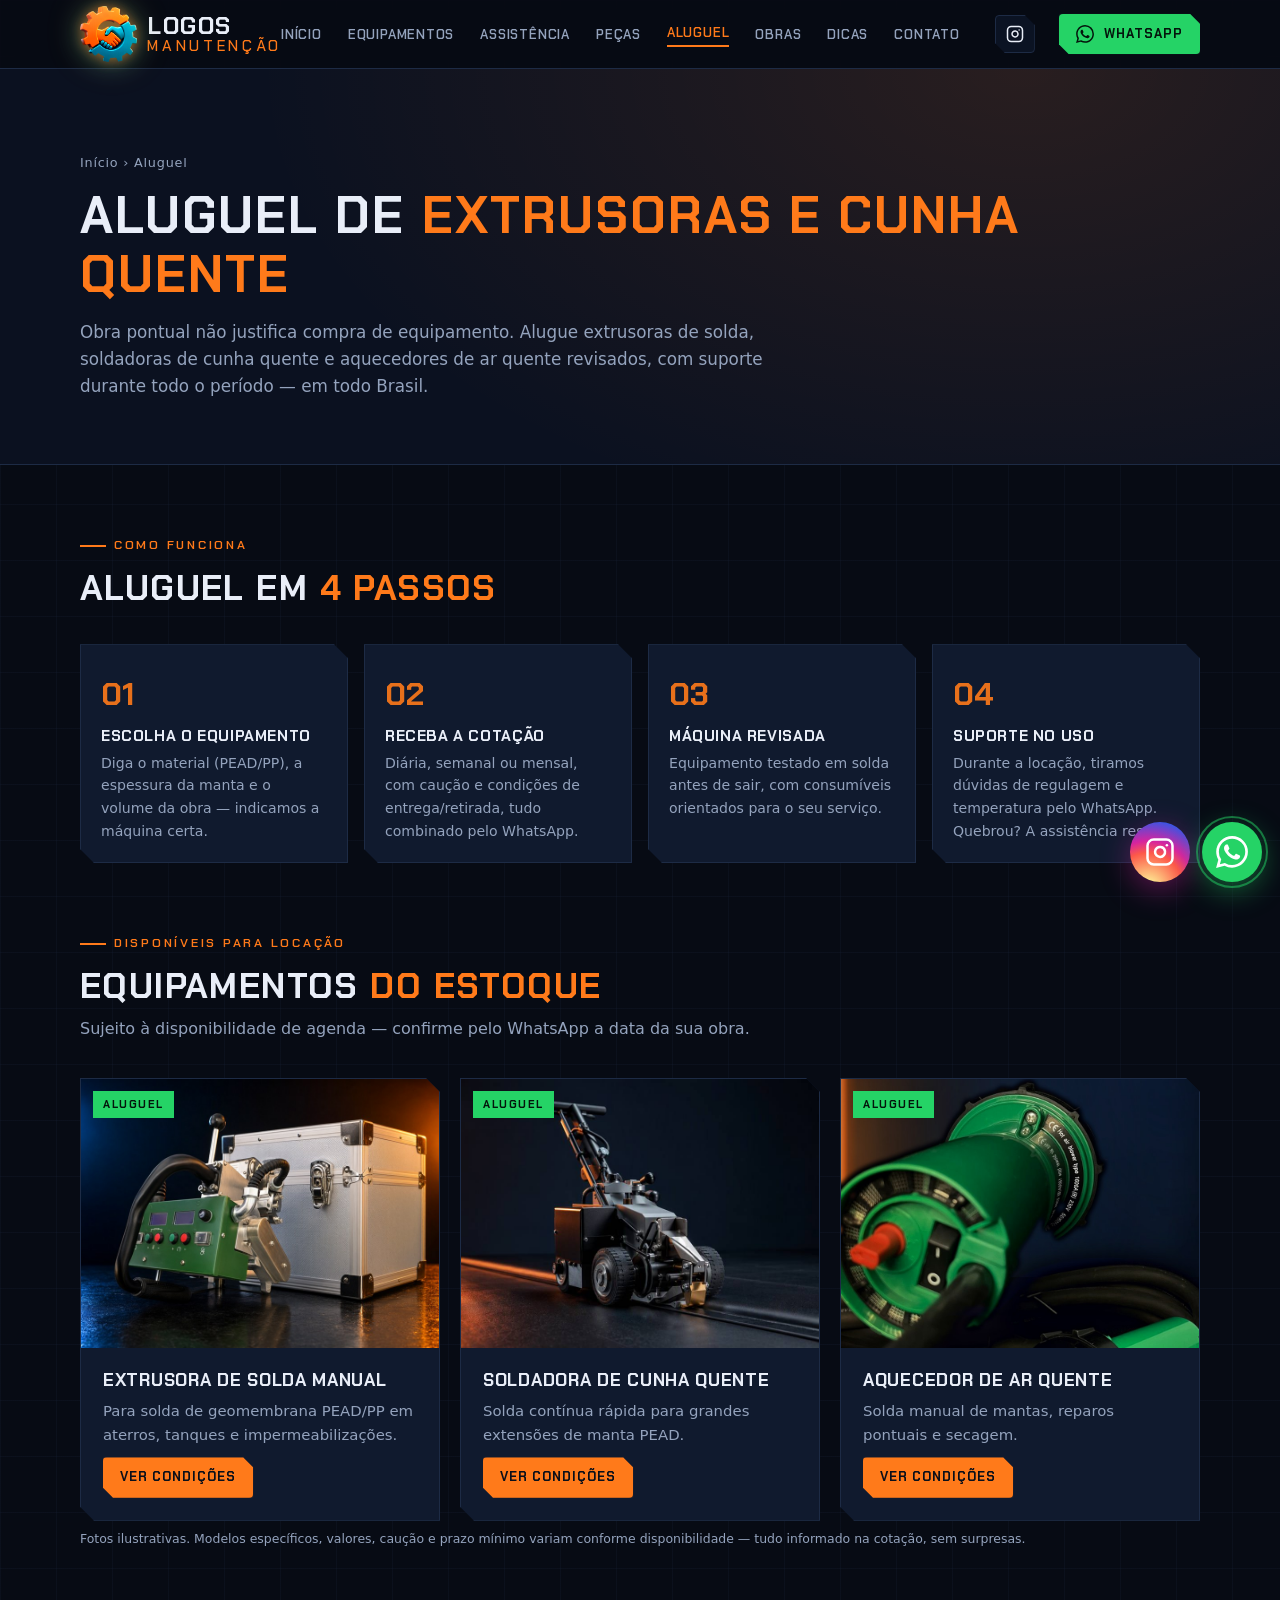
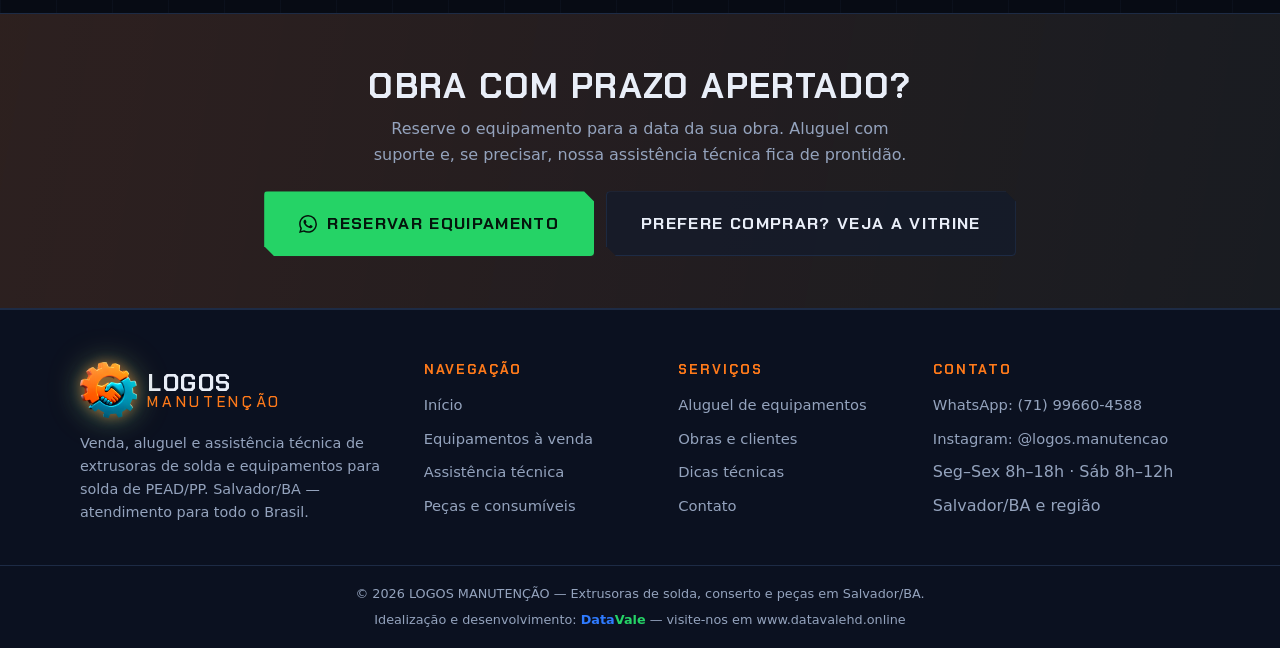
==== aluguel.html @ 46867a14 "Sincroniza leads de aluguel, contato e obras com o texto local Substitui a menção a Salvador/BA e re" ====
<!DOCTYPE html>
<html lang="pt-BR">
<head>
<meta charset="UTF-8">
<meta name="viewport" content="width=device-width, initial-scale=1">
<title>Aluguel de Extrusoras de Solda e Cunha Quente — Salvador/BA | LOGOS Manutenção</title>
<meta name="description" content="Alugue extrusoras de solda, soldadoras de cunha quente e aquecedores de ar quente em Salvador/BA. Equipamentos revisados com suporte para obras pontuais.">
<link rel="preconnect" href="https://fonts.googleapis.com">
<link rel="preconnect" href="https://fonts.gstatic.com" crossorigin>
<link href="https://fonts.googleapis.com/css2?family=Chakra+Petch:wght@400;600;700&display=swap" rel="stylesheet">
<link rel="stylesheet" href="assets/css/style.css">
<link rel="icon" type="image/png" href="assets/img/logo-simbolo.png">
</head>
<body>

<header class="header">
  <div class="container header-in">
    <a class="logo" href="index.html" aria-label="LOGOS Manutenção — início">
      <span class="logo-3d"><img class="logo-mark" src="assets/img/logo-simbolo.png" alt="" width="59" height="56"></span>
      <span class="logo-txt">LOGOS<small>Manutenção</small></span>
    </a>
    <button class="menu-btn" aria-expanded="false" aria-label="Abrir menu">
      <svg width="22" height="22" viewBox="0 0 24 24" fill="none" stroke="currentColor" stroke-width="2" stroke-linecap="round"><path d="M3 6h18M3 12h18M3 18h18"/></svg>
    </button>
    <nav class="nav" aria-label="Navegação principal">
      <a href="index.html">Início</a>
      <a href="equipamentos.html">Equipamentos</a>
      <a href="assistencia.html">Assistência</a>
      <a href="pecas.html">Peças</a>
      <a href="aluguel.html" aria-current="page">Aluguel</a>
      <a href="obras.html">Obras</a>
      <a href="dicas.html">Dicas</a>
      <a href="contato.html">Contato</a>
    </nav>
    <a class="btn btn-ghost btn-sm icon-only" href="https://www.instagram.com/logos.manutencao/" target="_blank" rel="noopener" aria-label="Instagram @logos.manutencao">
      <svg viewBox="0 0 24 24" fill="none" stroke="currentColor" stroke-width="2" stroke-linecap="round" stroke-linejoin="round" aria-hidden="true"><rect x="2" y="2" width="20" height="20" rx="5"/><path d="M16 11.37A4 4 0 1 1 12.63 8 4 4 0 0 1 16 11.37z"/><line x1="17.5" y1="6.5" x2="17.51" y2="6.5"/></svg>
    </a>
    <a class="btn btn-wa btn-sm" data-wa data-msg="Olá! Vim pelo site da LOGOS MANUTENÇÃO e quero falar com um atendente.">
      <svg width="18" height="18" viewBox="0 0 24 24" aria-hidden="true"><path fill="currentColor" d="M17.472 14.382c-.297-.149-1.758-.867-2.03-.967-.273-.099-.471-.148-.67.15-.197.297-.767.966-.94 1.164-.173.199-.347.223-.644.075-.297-.15-1.255-.463-2.39-1.475-.883-.788-1.48-1.761-1.653-2.059-.173-.297-.018-.458.13-.606.134-.133.298-.347.446-.52.149-.174.198-.298.298-.497.099-.198.05-.371-.025-.52-.075-.149-.669-1.612-.916-2.207-.242-.579-.487-.5-.669-.51-.173-.008-.371-.01-.57-.01-.198 0-.52.074-.792.372-.272.297-1.04 1.016-1.04 2.479 0 1.462 1.065 2.875 1.213 3.074.149.198 2.096 3.2 5.077 4.487.709.306 1.262.489 1.694.625.712.227 1.36.195 1.871.118.571-.085 1.758-.719 2.006-1.413.248-.694.248-1.289.173-1.413-.074-.124-.272-.198-.57-.347m-5.421 7.403h-.004a9.87 9.87 0 01-5.031-1.378l-.361-.214-3.741.982.998-3.648-.235-.374a9.86 9.86 0 01-1.51-5.26c.001-5.45 4.436-9.884 9.888-9.884 2.64 0 5.122 1.03 6.988 2.898a9.825 9.825 0 012.893 6.994c-.003 5.45-4.437 9.884-9.885 9.884m8.413-18.297A11.815 11.815 0 0012.05 0C5.495 0 .16 5.335.157 11.892c0 2.096.547 4.142 1.588 5.945L.057 24l6.305-1.654a11.882 11.882 0 005.683 1.448h.005c6.554 0 11.89-5.335 11.893-11.893a11.821 11.821 0 00-3.48-8.413z"/></svg>
      WhatsApp
    </a>
  </div>
</header>

<main>

  <section class="page-head">
    <div class="container">
      <nav class="crumbs" aria-label="Trilha de navegação"><a href="index.html">Início</a> › Aluguel</nav>
      <h1>Aluguel de <span class="hl">extrusoras e cunha quente</span></h1>
      <p class="lead">Obra pontual não justifica compra de equipamento. Alugue extrusoras de solda, soldadoras de cunha quente e aquecedores de ar quente revisados, com suporte durante todo o período — em todo Brasil.</p>
    </div>
  </section>

  <section class="section">
    <div class="container">
      <div class="section-head">
        <span class="kicker">Como funciona</span>
        <h2>Aluguel em <span class="hl">4 passos</span></h2>
      </div>
      <div class="steps steps-4">
        <div class="step">
          <h3>Escolha o equipamento</h3>
          <p>Diga o material (PEAD/PP), a espessura da manta e o volume da obra — indicamos a máquina certa.</p>
        </div>
        <div class="step">
          <h3>Receba a cotação</h3>
          <p>Diária, semanal ou mensal, com caução e condições de entrega/retirada, tudo combinado pelo WhatsApp.</p>
        </div>
        <div class="step">
          <h3>Máquina revisada</h3>
          <p>Equipamento testado em solda antes de sair, com consumíveis orientados para o seu serviço.</p>
        </div>
        <div class="step">
          <h3>Suporte no uso</h3>
          <p>Durante a locação, tiramos dúvidas de regulagem e temperatura pelo WhatsApp. Quebrou? A assistência resolve.</p>
        </div>
      </div>
    </div>
  </section>

  <section class="section" style="padding-top:0">
    <div class="container">
      <div class="section-head">
        <span class="kicker">Disponíveis para locação</span>
        <h2>Equipamentos <span class="hl">do estoque</span></h2>
        <p>Sujeito à disponibilidade de agenda — confirme pelo WhatsApp a data da sua obra.</p>
      </div>
      <div class="grid grid-3">
        <article class="card">
          <div class="card-img"><span class="tag green">Aluguel</span><img src="assets/img/prod-extrusora.jpg" alt="Extrusora de solda manual para aluguel" loading="lazy" width="800" height="600"></div>
          <div class="card-body">
            <h3>Extrusora de solda manual</h3>
            <p>Para solda de geomembrana PEAD/PP em aterros, tanques e impermeabilizações.</p>
            <a class="btn btn-primary btn-sm" data-wa data-msg="Olá! Quero alugar uma EXTRUSORA DE SOLDA MANUAL. Podem me passar valores e disponibilidade?">Ver condições</a>
          </div>
        </article>
        <article class="card">
          <div class="card-img"><span class="tag green">Aluguel</span><img src="assets/img/prod-cunha-quente.jpg" alt="Soldadora de cunha quente para aluguel" loading="lazy" width="800" height="600"></div>
          <div class="card-body">
            <h3>Soldadora de cunha quente</h3>
            <p>Solda contínua rápida para grandes extensões de manta PEAD.</p>
            <a class="btn btn-primary btn-sm" data-wa data-msg="Olá! Quero alugar uma SOLDADORA DE CUNHA QUENTE. Podem me passar valores e disponibilidade?">Ver condições</a>
          </div>
        </article>
        <article class="card">
          <div class="card-img"><span class="tag green">Aluguel</span><video src="assets/video/soprador.mp4" width="1280" height="720" poster="assets/img/prod-ar-quente.jpg" muted autoplay loop playsinline preload="metadata" aria-label="Vídeo do aquecedor de ar quente para aluguel" style="object-fit:cover"></video></div>
          <div class="card-body">
            <h3>Aquecedor de ar quente</h3>
            <p>Solda manual de mantas, reparos pontuais e secagem.</p>
            <a class="btn btn-primary btn-sm" data-wa data-msg="Olá! Quero alugar um AQUECEDOR DE AR QUENTE. Podem me passar valores e disponibilidade?">Ver condições</a>
          </div>
        </article>
      </div>
      <p class="small-note">Fotos ilustrativas. Modelos específicos, valores, caução e prazo mínimo variam conforme disponibilidade — tudo informado na cotação, sem surpresas.</p>
    </div>
  </section>

  <section class="cta-band">
    <div class="container">
      <h2>Obra com prazo apertado?</h2>
      <p>Reserve o equipamento para a data da sua obra. Aluguel com suporte e, se precisar, nossa assistência técnica fica de prontidão.</p>
      <div style="display:flex;gap:12px;justify-content:center;flex-wrap:wrap">
        <a class="btn btn-wa btn-lg" data-wa data-msg="Olá! Preciso alugar equipamento de solda de PEAD para uma obra. Podem verificar disponibilidade?"><svg width="18" height="18" viewBox="0 0 24 24" aria-hidden="true"><path fill="currentColor" d="M17.472 14.382c-.297-.149-1.758-.867-2.03-.967-.273-.099-.471-.148-.67.15-.197.297-.767.966-.94 1.164-.173.199-.347.223-.644.075-.297-.15-1.255-.463-2.39-1.475-.883-.788-1.48-1.761-1.653-2.059-.173-.297-.018-.458.13-.606.134-.133.298-.347.446-.52.149-.174.198-.298.298-.497.099-.198.05-.371-.025-.52-.075-.149-.669-1.612-.916-2.207-.242-.579-.487-.5-.669-.51-.173-.008-.371-.01-.57-.01-.198 0-.52.074-.792.372-.272.297-1.04 1.016-1.04 2.479 0 1.462 1.065 2.875 1.213 3.074.149.198 2.096 3.2 5.077 4.487.709.306 1.262.489 1.694.625.712.227 1.36.195 1.871.118.571-.085 1.758-.719 2.006-1.413.248-.694.248-1.289.173-1.413-.074-.124-.272-.198-.57-.347m-5.421 7.403h-.004a9.87 9.87 0 01-5.031-1.378l-.361-.214-3.741.982.998-3.648-.235-.374a9.86 9.86 0 01-1.51-5.26c.001-5.45 4.436-9.884 9.888-9.884 2.64 0 5.122 1.03 6.988 2.898a9.825 9.825 0 012.893 6.994c-.003 5.45-4.437 9.884-9.885 9.884m8.413-18.297A11.815 11.815 0 0012.05 0C5.495 0 .16 5.335.157 11.892c0 2.096.547 4.142 1.588 5.945L.057 24l6.305-1.654a11.882 11.882 0 005.683 1.448h.005c6.554 0 11.89-5.335 11.893-11.893a11.821 11.821 0 00-3.48-8.413z"/></svg> Reservar equipamento</a>
        <a class="btn btn-ghost btn-lg" href="equipamentos.html">Prefere comprar? Veja a vitrine</a>
      </div>
    </div>
  </section>

</main>

<footer class="footer">
  <div class="container">
    <div class="footer-grid">
      <div>
        <div class="footer-brand">
          <span class="logo-3d"><img class="logo-mark" src="assets/img/logo-simbolo.png" alt="" width="59" height="56"></span>
          <span class="logo-txt">LOGOS<small>Manutenção</small></span>
        </div>
        <p>Venda, aluguel e assistência técnica de extrusoras de solda e equipamentos para solda de PEAD/PP. Salvador/BA — atendimento para todo o Brasil.</p>
      </div>
      <div>
        <h3>Navegação</h3>
        <ul>
          <li><a href="index.html">Início</a></li>
          <li><a href="equipamentos.html">Equipamentos à venda</a></li>
          <li><a href="assistencia.html">Assistência técnica</a></li>
          <li><a href="pecas.html">Peças e consumíveis</a></li>
        </ul>
      </div>
      <div>
        <h3>Serviços</h3>
        <ul>
          <li><a href="aluguel.html">Aluguel de equipamentos</a></li>
          <li><a href="obras.html">Obras e clientes</a></li>
          <li><a href="dicas.html">Dicas técnicas</a></li>
          <li><a href="contato.html">Contato</a></li>
        </ul>
      </div>
      <div>
        <h3>Contato</h3>
        <ul>
          <li><a data-wa data-msg="Olá! Vim pelo site da LOGOS MANUTENÇÃO.">WhatsApp: (71) 99660-4588</a></li>
          <li><a href="https://www.instagram.com/logos.manutencao/" target="_blank" rel="noopener">Instagram: @logos.manutencao</a></li>
          <li><span class="muted">Seg–Sex 8h–18h · Sáb 8h–12h</span></li>
          <li><span class="muted">Salvador/BA e região</span></li>
        </ul>
      </div>
    </div>
  </div>
  <div class="footer-bottom">
    <div>© <span data-year>2026</span> LOGOS MANUTENÇÃO — Extrusoras de solda, conserto e peças em Salvador/BA.</div>
    <div style="margin-top:6px">Idealização e desenvolvimento: <a href="https://www.datavalehd.online" target="_blank" rel="noopener"><span style="color:#2f7bff;font-weight:600">Data</span><span style="color:#25d366;font-weight:600">Vale</span></a> — visite-nos em www.datavalehd.online</div>
  </div>
</footer>

<div class="float-bar">
  <a class="ig-float" href="https://www.instagram.com/logos.manutencao/" target="_blank" rel="noopener" aria-label="Instagram @logos.manutencao">
    <svg viewBox="0 0 24 24" fill="none" stroke="#fff" stroke-width="2" stroke-linecap="round" stroke-linejoin="round" aria-hidden="true"><rect x="2" y="2" width="20" height="20" rx="5"/><path d="M16 11.37A4 4 0 1 1 12.63 8 4 4 0 0 1 16 11.37z"/><line x1="17.5" y1="6.5" x2="17.51" y2="6.5"/></svg>
  </a>
<a class="wa-float" data-wa data-msg="Olá! Vim pelo site da LOGOS MANUTENÇÃO e quero um atendimento." aria-label="Falar no WhatsApp">
  <svg viewBox="0 0 24 24" aria-hidden="true"><path d="M17.472 14.382c-.297-.149-1.758-.867-2.03-.967-.273-.099-.471-.148-.67.15-.197.297-.767.966-.94 1.164-.173.199-.347.223-.644.075-.297-.15-1.255-.463-2.39-1.475-.883-.788-1.48-1.761-1.653-2.059-.173-.297-.018-.458.13-.606.134-.133.298-.347.446-.52.149-.174.198-.298.298-.497.099-.198.05-.371-.025-.52-.075-.149-.669-1.612-.916-2.207-.242-.579-.487-.5-.669-.51-.173-.008-.371-.01-.57-.01-.198 0-.52.074-.792.372-.272.297-1.04 1.016-1.04 2.479 0 1.462 1.065 2.875 1.213 3.074.149.198 2.096 3.2 5.077 4.487.709.306 1.262.489 1.694.625.712.227 1.36.195 1.871.118.571-.085 1.758-.719 2.006-1.413.248-.694.248-1.289.173-1.413-.074-.124-.272-.198-.57-.347m-5.421 7.403h-.004a9.87 9.87 0 01-5.031-1.378l-.361-.214-3.741.982.998-3.648-.235-.374a9.86 9.86 0 01-1.51-5.26c.001-5.45 4.436-9.884 9.888-9.884 2.64 0 5.122 1.03 6.988 2.898a9.825 9.825 0 012.893 6.994c-.003 5.45-4.437 9.884-9.885 9.884m8.413-18.297A11.815 11.815 0 0012.05 0C5.495 0 .16 5.335.157 11.892c0 2.096.547 4.142 1.588 5.945L.057 24l6.305-1.654a11.882 11.882 0 005.683 1.448h.005c6.554 0 11.89-5.335 11.893-11.893a11.821 11.821 0 00-3.48-8.413z"/></svg>
</a>
</div>

<script src="assets/js/site.js"></script>
</body>
</html>
---- assets/css/style.css ----
/* LOGOS MANUTENÇÃO — tema industrial futurista */
:root{
  --bg:#070b14;
  --bg-2:#0b1120;
  --card:#101a2e;
  --card-2:#0d1626;
  --line:#1d2b45;
  --txt:#e9eef8;
  --muted:#94a3bd;
  --accent:#ff7a1a;
  --accent-strong:#ff8c33;
  --yellow:#ffc233;
  --green:#25d366;
  --radius:4px;
  --notch:polygon(0 0, calc(100% - 14px) 0, 100% 14px, 100% 100%, 14px 100%, 0 calc(100% - 14px));
  --font-display:"Chakra Petch",system-ui,sans-serif;
  --font-body:system-ui,-apple-system,"Segoe UI",Roboto,sans-serif;
}
*{margin:0;padding:0;box-sizing:border-box}
html{scroll-behavior:smooth}
body{
  font-family:var(--font-body);
  font-size:16px;line-height:1.6;
  background:var(--bg);color:var(--txt);
  background-image:
    linear-gradient(rgba(29,43,69,.18) 1px,transparent 1px),
    linear-gradient(90deg,rgba(29,43,69,.18) 1px,transparent 1px);
  background-size:56px 56px;
  overflow-x:hidden;
}
img{max-width:100%;display:block}
a{color:var(--accent);text-decoration:none}
a:hover{color:var(--accent-strong)}

h1,h2,h3,.display{
  font-family:var(--font-display);
  text-transform:uppercase;letter-spacing:.04em;
  line-height:1.15;font-weight:700;
}
h1{font-size:clamp(1.9rem,5vw,3.2rem)}
h2{font-size:clamp(1.5rem,3.5vw,2.2rem)}
h3{font-size:1.1rem}
.hl{color:var(--accent)}

.container{width:min(1120px,92%);margin-inline:auto}
.section{padding:64px 0}
.section-head{margin-bottom:36px;max-width:720px}
.section-head p{color:var(--muted);margin-top:10px}
.kicker{
  display:inline-flex;align-items:center;gap:8px;
  font-family:var(--font-display);font-size:.78rem;font-weight:600;
  letter-spacing:.22em;text-transform:uppercase;color:var(--accent);
  margin-bottom:12px;
}
.kicker::before{content:"";width:26px;height:2px;background:var(--accent)}

/* ===== Botões ===== */
.btn{
  display:inline-flex;align-items:center;justify-content:center;gap:10px;
  font-family:var(--font-display);font-weight:700;font-size:.95rem;
  text-transform:uppercase;letter-spacing:.08em;
  padding:14px 26px;border:1px solid transparent;border-radius:var(--radius);
  cursor:pointer;transition:transform .15s ease,box-shadow .15s ease,background .15s ease;
  clip-path:polygon(0 0,calc(100% - 10px) 0,100% 10px,100% 100%,10px 100%,0 calc(100% - 10px));
}
.btn:hover{transform:translateY(-2px)}
.btn-primary{background:var(--accent);color:#0a0f1a;box-shadow:0 0 24px rgba(255,122,26,.35)}
.btn-primary:hover{background:var(--accent-strong);color:#0a0f1a}
.btn-wa{background:var(--green);color:#04150c;box-shadow:0 0 24px rgba(37,211,102,.3)}
.btn-wa:hover{background:#2be070;color:#04150c}
.btn-ghost{border-color:var(--line);color:var(--txt);background:rgba(16,26,46,.6)}
.btn-ghost:hover{border-color:var(--accent);color:var(--accent)}
.btn-lg{padding:18px 34px;font-size:1.05rem}
.btn-sm{padding:9px 16px;font-size:.8rem}

/* ===== Header ===== */
.header{
  position:sticky;top:0;z-index:50;
  background:rgba(7,11,20,.88);backdrop-filter:blur(10px);
  border-bottom:1px solid var(--line);
}
.header-in{display:flex;align-items:center;gap:24px;min-height:68px}
.logo{display:flex;align-items:center;gap:10px;margin-right:auto}
.logo-mark{
  height:56px;width:auto;display:block;flex:0 0 auto;
  filter:saturate(1.25) brightness(1.12) contrast(1.06)
    drop-shadow(0 0 6px rgba(255,122,26,.55))
    drop-shadow(0 0 16px rgba(255,194,51,.28))
    drop-shadow(0 2px 10px rgba(23,168,178,.35));
}
.logo-3d{position:relative;display:block;flex:0 0 auto}
.logo-3d::after{
  content:"";position:absolute;inset:0;pointer-events:none;mix-blend-mode:screen;
  background:
    linear-gradient(160deg,rgba(255,255,255,.30),rgba(255,255,255,0) 48%),
    linear-gradient(115deg,rgba(255,255,255,0) 38%,rgba(255,255,255,.95) 50%,rgba(255,255,255,0) 62%);
  background-size:100% 100%,220% 100%;
  background-position:0 0,90px 0;
  background-repeat:no-repeat;
  -webkit-mask:url(../img/logo-simbolo.png) no-repeat center/100% 100%;
  mask:url(../img/logo-simbolo.png) no-repeat center/100% 100%;
  animation:logo-shine 4.2s ease-in-out infinite;
}
@keyframes logo-shine{
  0%,55%{background-position:0 0,90px 0}
  85%,100%{background-position:0 0,-150px 0}
}
.logo-txt{font-family:var(--font-display);font-weight:700;line-height:1.05;color:var(--txt);letter-spacing:.06em;font-size:1.5rem}
.logo-txt small{display:block;font-size:.95rem;font-weight:500;letter-spacing:.24em;color:var(--accent);text-transform:uppercase}
@media(max-width:640px){.logo-txt{font-size:1.15rem}.logo-txt small{font-size:.78rem}}
.logo:hover{color:var(--txt)}
.nav{display:flex;gap:4px;align-items:center}
.nav a{
  font-family:var(--font-display);font-size:.82rem;font-weight:600;
  text-transform:uppercase;letter-spacing:.06em;
  color:var(--muted);padding:8px 11px;border-radius:var(--radius);
}
.nav a:hover{color:var(--txt)}
.nav a[aria-current="page"]{color:var(--accent)}
.nav a[aria-current="page"]::after{content:"";display:block;height:2px;background:var(--accent);margin-top:2px}
.menu-btn{
  display:none;background:none;border:1px solid var(--line);color:var(--txt);
  padding:8px 10px;border-radius:var(--radius);cursor:pointer;
}
@media(max-width:960px){
  .menu-btn{display:block}
  .nav{
    display:none;position:absolute;top:68px;left:0;right:0;
    flex-direction:column;align-items:stretch;gap:0;
    background:var(--bg-2);border-bottom:1px solid var(--line);padding:10px 4%;
  }
  .nav.open{display:flex}
  .nav a{padding:13px 10px;border-bottom:1px solid var(--line);font-size:.95rem}
  .nav a:last-child{border-bottom:none}
  .header .btn{display:none}
}

/* ===== Hero ===== */
.hero{
  position:relative;
  padding:clamp(56px,9vw,110px) 0;
  background:
    linear-gradient(105deg,rgba(7,11,20,.94) 30%,rgba(7,11,20,.55) 75%,rgba(7,11,20,.3)),
    url("../img/hero.jpg") center/cover no-repeat;
}
.hero h1{max-width:640px}
.hero .sub{
  margin:18px 0 30px;max-width:560px;
  color:#c4cfe2;font-size:clamp(1rem,2vw,1.15rem);
}
.hero-cta{display:flex;flex-wrap:wrap;gap:14px}
.hero-badges{display:flex;flex-wrap:wrap;gap:10px;margin-top:34px}
.badge{
  display:inline-flex;align-items:center;gap:8px;
  background:rgba(13,22,38,.85);border:1px solid var(--line);
  padding:8px 14px;border-radius:99px;font-size:.82rem;color:var(--muted);
}
.badge b{color:var(--yellow);font-weight:600}

/* ===== Atalhos (comprar/consertar/alugar) ===== */
.shortcuts{display:grid;grid-template-columns:repeat(3,1fr);gap:18px;margin-top:-46px;position:relative;z-index:5}
@media(max-width:760px){.shortcuts{grid-template-columns:1fr;margin-top:-30px}}
.shortcut{
  background:var(--card);border:1px solid var(--line);
  clip-path:var(--notch);padding:26px 24px;color:var(--txt);
  transition:border-color .2s,transform .2s;display:block;
}
.shortcut:hover{border-color:var(--accent);transform:translateY(-3px);color:var(--txt)}
.shortcut .sc-icon{
  width:46px;height:46px;display:grid;place-items:center;margin-bottom:14px;
  background:rgba(255,122,26,.12);border:1px solid rgba(255,122,26,.35);color:var(--accent);
}
.shortcut .sc-icon svg{width:24px;height:24px}
.shortcut h3{margin-bottom:6px}
.shortcut p{color:var(--muted);font-size:.92rem}
.shortcut .go{color:var(--accent);font-family:var(--font-display);font-size:.82rem;font-weight:700;letter-spacing:.1em;text-transform:uppercase;margin-top:12px;display:inline-block}

/* ===== Cards / grids ===== */
.grid{display:grid;gap:20px}
.grid-2{grid-template-columns:repeat(2,1fr)}
.grid-3{grid-template-columns:repeat(3,1fr)}
.grid-4{grid-template-columns:repeat(4,1fr)}
@media(max-width:960px){.grid-4{grid-template-columns:repeat(2,1fr)}.grid-3{grid-template-columns:repeat(2,1fr)}}
@media(max-width:640px){.grid-2,.grid-3,.grid-4{grid-template-columns:1fr}}

.card{
  background:var(--card);border:1px solid var(--line);
  clip-path:var(--notch);overflow:hidden;
  display:flex;flex-direction:column;
}
.card-img{position:relative;aspect-ratio:4/3;overflow:hidden;background:var(--card-2)}
.card-img img,.card-img video{width:100%;height:100%;object-fit:cover;transition:transform .4s}
.card:hover .card-img img{transform:scale(1.04)}
.tag{
  position:absolute;top:12px;left:12px;z-index:2;
  font-family:var(--font-display);font-size:.68rem;font-weight:700;
  letter-spacing:.14em;text-transform:uppercase;
  background:var(--accent);color:#0a0f1a;padding:5px 10px;
}
.tag.alt{background:var(--yellow)}
.tag.green{background:var(--green);color:#04150c}
.card-body{padding:22px;display:flex;flex-direction:column;gap:10px;flex:1}
.card-body h3{color:var(--txt)}
.card-body p{color:var(--muted);font-size:.93rem}
.card-body .btn{margin-top:auto;align-self:flex-start}

/* Ficha técnica */
.spec{list-style:none;margin:4px 0 0;border-top:1px solid var(--line)}
.spec li{
  display:flex;justify-content:space-between;gap:12px;
  padding:8px 2px;border-bottom:1px solid var(--line);font-size:.88rem;
}
.spec li span:first-child{color:var(--muted)}
.spec li span:last-child{color:var(--txt);font-weight:600;text-align:right}

/* ===== Faixa de marcas ===== */
.brands{
  border-block:1px solid var(--line);
  background:linear-gradient(90deg,rgba(255,122,26,.06),rgba(255,194,51,.05),rgba(255,122,26,.06));
  padding:22px 0;
}
.brands-in{display:flex;flex-wrap:wrap;align-items:center;justify-content:center;gap:14px 34px}
.brands .label{
  font-family:var(--font-display);font-size:.72rem;letter-spacing:.22em;
  text-transform:uppercase;color:var(--muted);
}
.brand-item{
  font-family:var(--font-display);font-weight:700;font-size:1.15rem;
  letter-spacing:.12em;color:var(--txt);opacity:.85;
}
.brand-item.accent{color:var(--accent)}

/* ===== Etapas ===== */
.steps{counter-reset:step;display:grid;gap:16px}
.steps-5{grid-template-columns:repeat(5,1fr)}
.steps-4{grid-template-columns:repeat(4,1fr)}
@media(max-width:1000px){.steps-5,.steps-4{grid-template-columns:repeat(2,1fr)}}
@media(max-width:600px){.steps-5,.steps-4{grid-template-columns:1fr}}
.step{
  counter-increment:step;position:relative;
  background:var(--card);border:1px solid var(--line);
  clip-path:var(--notch);padding:24px 20px 20px;
}
.step::before{
  content:"0" counter(step);
  font-family:var(--font-display);font-size:2rem;font-weight:700;
  color:var(--accent);opacity:.9;display:block;margin-bottom:8px;
}
.step h3{font-size:.95rem;margin-bottom:6px}
.step p{color:var(--muted);font-size:.88rem}

/* ===== Listas ===== */
.check-list{list-style:none;display:grid;gap:12px}
.check-list li{display:flex;gap:12px;align-items:flex-start;color:#c9d4e6}
.check-list li::before{
  content:"";flex:0 0 auto;width:20px;height:20px;margin-top:2px;
  background:rgba(255,122,26,.15);border:1px solid rgba(255,122,26,.5);
  clip-path:polygon(50% 0,100% 50%,50% 100%,0 50%);
}
.defect-grid{display:grid;grid-template-columns:repeat(auto-fill,minmax(220px,1fr));gap:14px}
.defect{
  background:var(--card);border:1px solid var(--line);padding:16px 18px;
  clip-path:var(--notch);
}
.defect b{font-family:var(--font-display);color:var(--yellow);display:block;margin-bottom:4px;letter-spacing:.04em}
.defect span{color:var(--muted);font-size:.88rem}

/* ===== Formulários ===== */
.form-card{
  background:var(--card);border:1px solid var(--line);
  clip-path:var(--notch);padding:clamp(22px,4vw,36px);
}
.form-grid{display:grid;grid-template-columns:1fr 1fr;gap:16px}
@media(max-width:640px){.form-grid{grid-template-columns:1fr}}
.field{display:flex;flex-direction:column;gap:6px}
.field.full{grid-column:1/-1}
.field label{
  font-family:var(--font-display);font-size:.78rem;font-weight:600;
  letter-spacing:.12em;text-transform:uppercase;color:var(--muted);
}
.field label .req{color:var(--accent)}
.field input,.field select,.field textarea{
  background:var(--bg-2);border:1px solid var(--line);border-radius:var(--radius);
  color:var(--txt);font-family:var(--font-body);font-size:1rem;
  padding:12px 14px;width:100%;
}
.field textarea{min-height:110px;resize:vertical}
.field input:focus,.field select:focus,.field textarea:focus{
  outline:none;border-color:var(--accent);box-shadow:0 0 0 3px rgba(255,122,26,.18);
}
.form-note{color:var(--muted);font-size:.85rem;margin-top:14px}
.form-note b{color:var(--yellow)}

/* ===== Depoimentos ===== */
.quote{
  background:var(--card);border:1px solid var(--line);clip-path:var(--notch);
  padding:26px 24px;display:flex;flex-direction:column;gap:14px;
}
.quote p{color:#c9d4e6;font-style:italic}
.quote.case p{font-style:normal}
.quote footer{color:var(--muted);font-size:.85rem}
.quote footer b{color:var(--accent);display:block;font-style:normal}
.stars{color:var(--yellow);letter-spacing:3px}

/* ===== Página interna (cabeçalho) ===== */
.page-head{
  padding:clamp(48px,7vw,84px) 0 clamp(40px,6vw,64px);
  background:
    radial-gradient(60% 120% at 80% 0%,rgba(255,122,26,.12),transparent),
    var(--bg-2);
  border-bottom:1px solid var(--line);
}
.page-head .crumbs{font-size:.8rem;color:var(--muted);margin-bottom:14px;letter-spacing:.06em}
.page-head .crumbs a{color:var(--muted)}
.page-head .crumbs a:hover{color:var(--accent)}
.page-head p.lead{margin-top:14px;color:var(--muted);max-width:720px;font-size:1.05rem}

/* ===== CTA faixa ===== */
.cta-band{
  background:
    linear-gradient(100deg,rgba(255,122,26,.14),rgba(255,194,51,.06)),
    var(--bg-2);
  border-block:1px solid var(--line);
  padding:52px 0;text-align:center;
}
.cta-band h2{margin-bottom:10px}
.cta-band p{color:var(--muted);margin-bottom:24px;max-width:560px;margin-inline:auto}

/* ===== Contato ===== */
.contact-list{list-style:none;display:grid;gap:16px}
.contact-list li{display:flex;gap:14px;align-items:flex-start}
.contact-list .ci{
  flex:0 0 auto;width:42px;height:42px;display:grid;place-items:center;
  background:rgba(255,122,26,.12);border:1px solid rgba(255,122,26,.35);color:var(--accent);
}
.contact-list .ci svg{width:20px;height:20px}
.contact-list b{font-family:var(--font-display);letter-spacing:.05em;display:block}
.contact-list span{color:var(--muted);font-size:.92rem}
.map-wrap{border:1px solid var(--line);clip-path:var(--notch);overflow:hidden;margin-top:20px}
.map-wrap iframe{width:100%;height:320px;border:0;filter:grayscale(.4) invert(.92) contrast(.85)}

/* ===== Dicas / blog ===== */
.tip-card .card-body h3{font-size:1rem}
.tip-card summary::-webkit-details-marker{display:none}
.tip-card summary .go{transition:opacity .2s}
.tip-card[open] summary .go{opacity:.55}
.tip-meta{font-size:.78rem;color:var(--muted);letter-spacing:.08em;text-transform:uppercase}

/* ===== Galeria obras ===== */
.gallery{display:grid;grid-template-columns:repeat(3,1fr);gap:16px}
@media(max-width:860px){.gallery{grid-template-columns:1fr 1fr}}
@media(max-width:560px){.gallery{grid-template-columns:1fr}}
.gallery figure{
  position:relative;border:1px solid var(--line);clip-path:var(--notch);overflow:hidden;
  background:var(--card);
}
.gallery img{width:100%;aspect-ratio:4/3;object-fit:cover}
.gallery figcaption{
  padding:12px 16px;font-size:.85rem;color:var(--muted);
  border-top:1px solid var(--line);
}
.gallery figcaption b{color:var(--txt);display:block;font-family:var(--font-display);letter-spacing:.04em}

/* ===== Botões flutuantes (Instagram + WhatsApp) ===== */
.float-bar{
  position:fixed;right:18px;bottom:18px;z-index:90;
  display:flex;align-items:center;gap:12px;
}
.ig-float,.wa-float{
  width:60px;height:60px;border-radius:50%;
  display:grid;place-items:center;transition:transform .2s;
}
.ig-float{
  background:radial-gradient(circle at 30% 110%,#fdf497 0%,#fdf497 5%,#fd5949 45%,#d6249f 60%,#285AEB 90%);
  box-shadow:0 8px 30px rgba(214,36,159,.4);
}
.ig-float:hover{transform:scale(1.08)}
.ig-float svg{width:30px;height:30px}
.wa-float{
  position:relative;background:var(--green);
  box-shadow:0 8px 30px rgba(37,211,102,.45);
}
.wa-float:hover{transform:scale(1.08)}
.wa-float svg{width:32px;height:32px;fill:#fff}
.wa-float::after{
  content:"";position:absolute;inset:-6px;border-radius:50%;
  border:2px solid rgba(37,211,102,.5);animation:pulse 2.2s infinite;
}
@keyframes pulse{
  0%{transform:scale(.85);opacity:1}
  100%{transform:scale(1.35);opacity:0}
}
.icon-only{padding:9px 10px}
.icon-only svg{width:18px;height:18px}

/* ===== Footer ===== */
.footer{border-top:1px solid var(--line);background:var(--bg-2);padding:52px 0 0;margin-top:0}
.footer-grid{display:grid;grid-template-columns:1.4fr 1fr 1fr 1.2fr;gap:32px;padding-bottom:40px}
@media(max-width:900px){.footer-grid{grid-template-columns:1fr 1fr}}
@media(max-width:560px){.footer-grid{grid-template-columns:1fr}}
.footer h3{font-size:.85rem;letter-spacing:.14em;color:var(--accent);margin-bottom:14px}
.footer ul{list-style:none;display:grid;gap:8px}
.footer ul a{color:var(--muted);font-size:.92rem}
.footer ul a:hover{color:var(--txt)}
.footer p{color:var(--muted);font-size:.9rem}
.footer-brand{display:flex;gap:10px;align-items:center;margin-bottom:14px}
.footer-bottom{
  border-top:1px solid var(--line);padding:18px 0;
  color:var(--muted);font-size:.8rem;text-align:center;
}

/* ===== Utilidades ===== */
.muted{color:var(--muted)}
.small-note{font-size:.78rem;color:var(--muted);margin-top:8px}
.split{display:grid;grid-template-columns:1.1fr 1fr;gap:40px;align-items:center}
.split.rev .split-media{order:-1}
@media(max-width:860px){.split{grid-template-columns:1fr}}
.split-media{border:1px solid var(--line);clip-path:var(--notch);overflow:hidden}
.split-media img{width:100%;aspect-ratio:3/2;object-fit:cover}
.guarantee{
  display:inline-flex;align-items:center;gap:10px;margin-top:20px;
  border:1px solid rgba(255,194,51,.5);background:rgba(255,194,51,.08);
  padding:10px 16px;clip-path:var(--notch);
  font-family:var(--font-display);font-weight:700;letter-spacing:.08em;
  text-transform:uppercase;color:var(--yellow);font-size:.9rem;
}
:focus-visible{outline:2px solid var(--accent);outline-offset:2px}
@media(prefers-reduced-motion:reduce){
  *,*::before,*::after{animation:none!important;transition:none!important}
  html{scroll-behavior:auto}
}
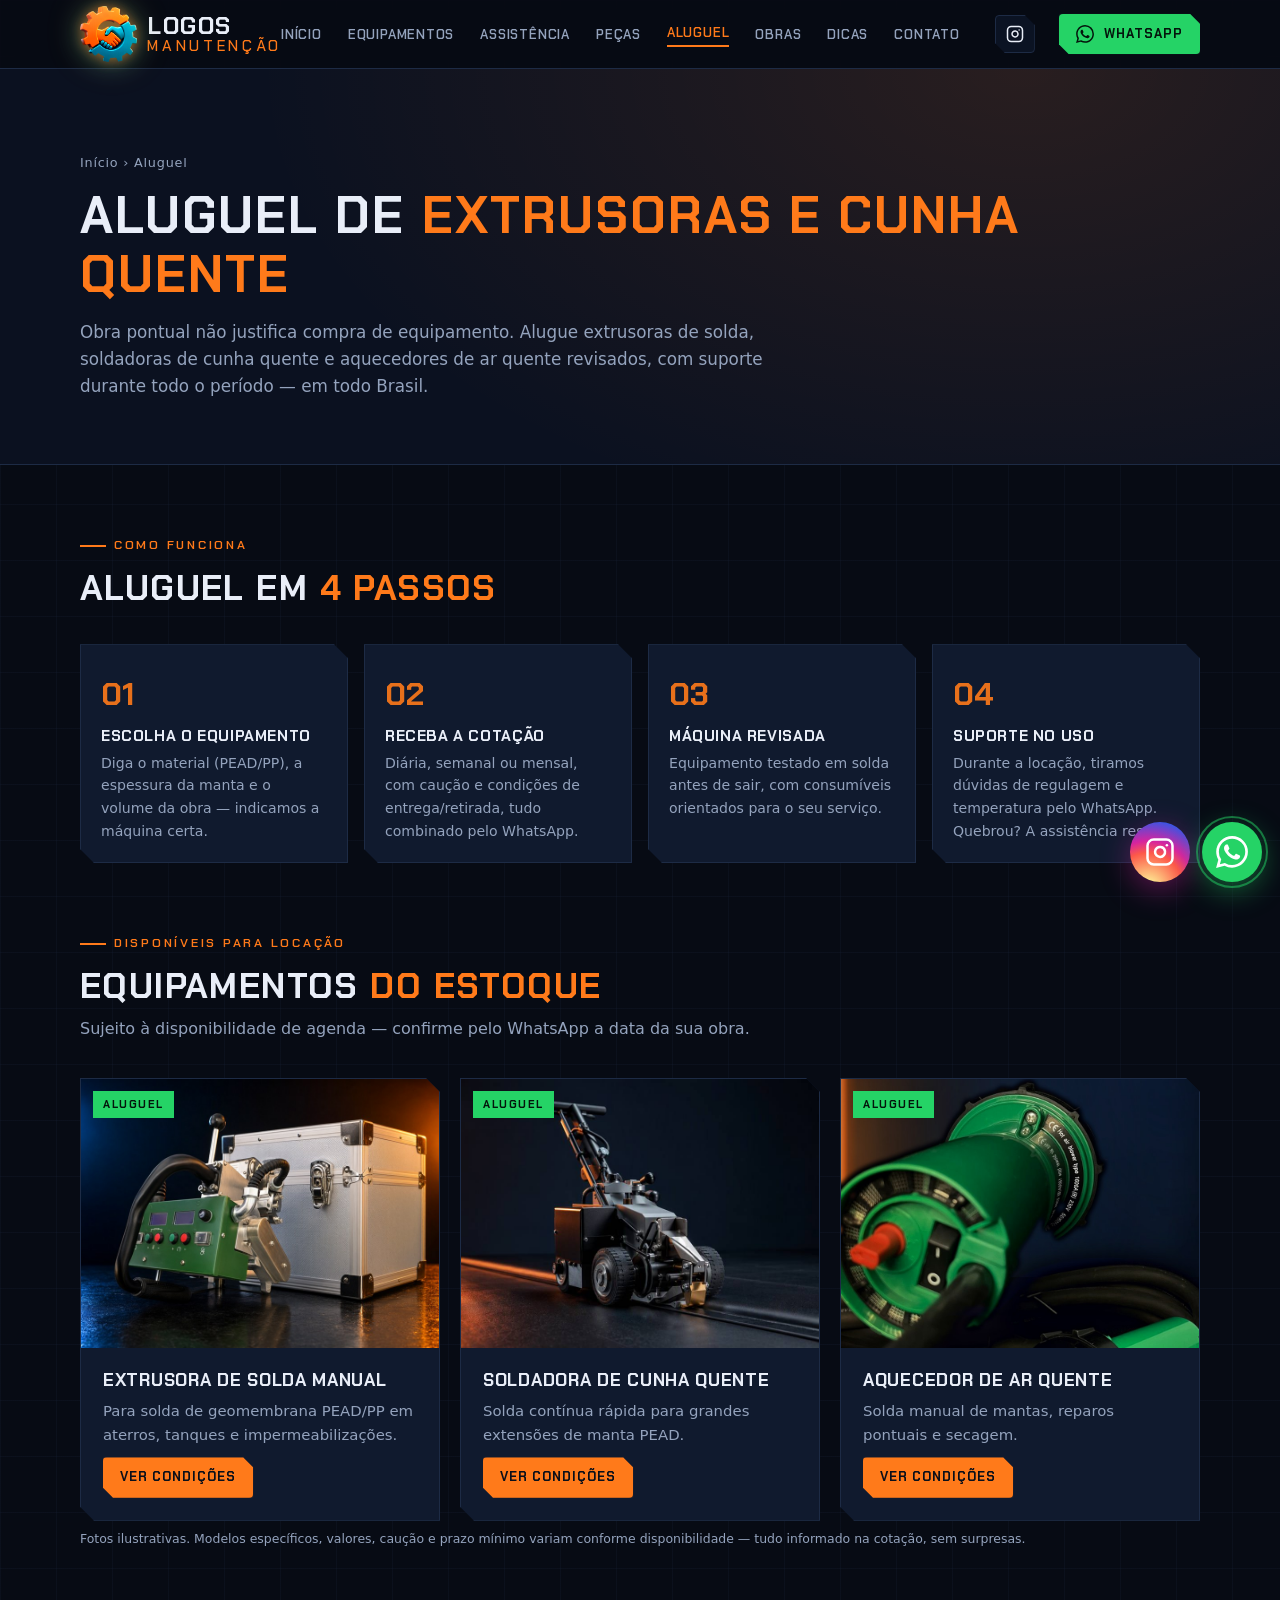
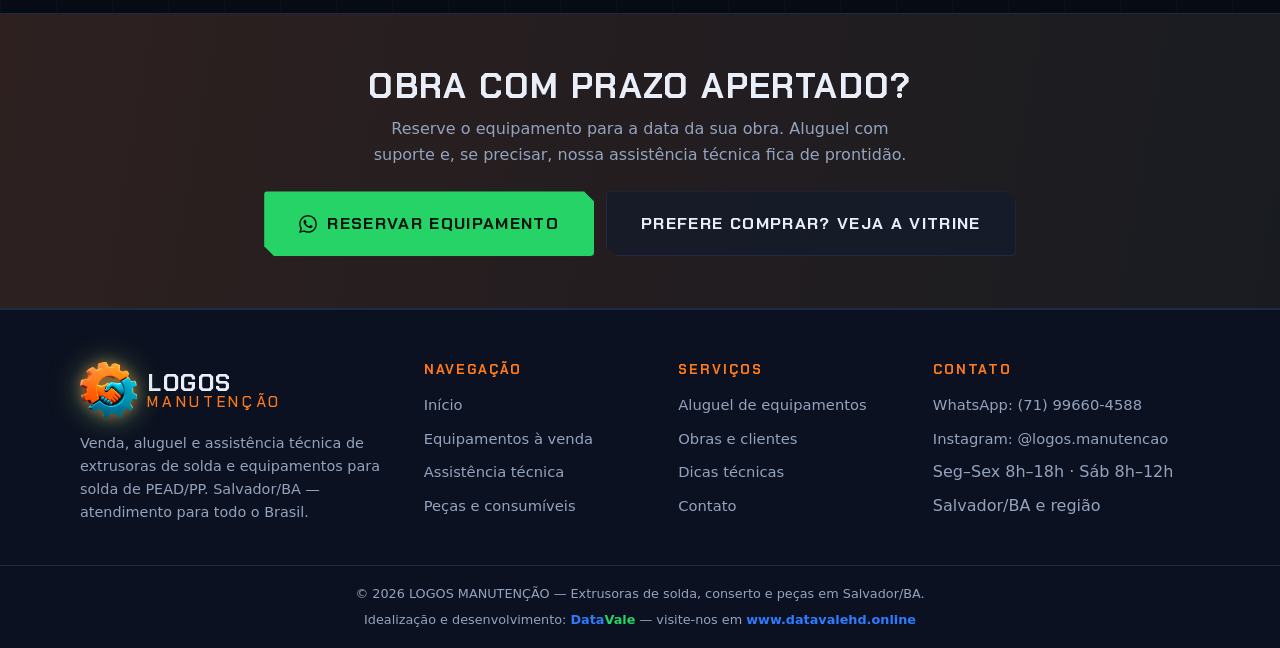
==== commit 41278f04: "Torne o domínio www.datavalehd.online clicável no rodapé O crédito de idealização/desenvolvimento ex" ====
--- a/aluguel.html
+++ b/aluguel.html
@@ -170,7 +170,7 @@
   </div>
   <div class="footer-bottom">
     <div>© <span data-year>2026</span> LOGOS MANUTENÇÃO — Extrusoras de solda, conserto e peças em Salvador/BA.</div>
-    <div style="margin-top:6px">Idealização e desenvolvimento: <a href="https://www.datavalehd.online" target="_blank" rel="noopener"><span style="color:#2f7bff;font-weight:600">Data</span><span style="color:#25d366;font-weight:600">Vale</span></a> — visite-nos em www.datavalehd.online</div>
+    <div style="margin-top:6px">Idealização e desenvolvimento: <a href="https://www.datavalehd.online" target="_blank" rel="noopener"><span style="color:#2f7bff;font-weight:600">Data</span><span style="color:#25d366;font-weight:600">Vale</span></a> — visite-nos em <a href="https://www.datavalehd.online" target="_blank" rel="noopener" style="color:#2f7bff;font-weight:600">www.datavalehd.online</a></div>
   </div>
 </footer>
 
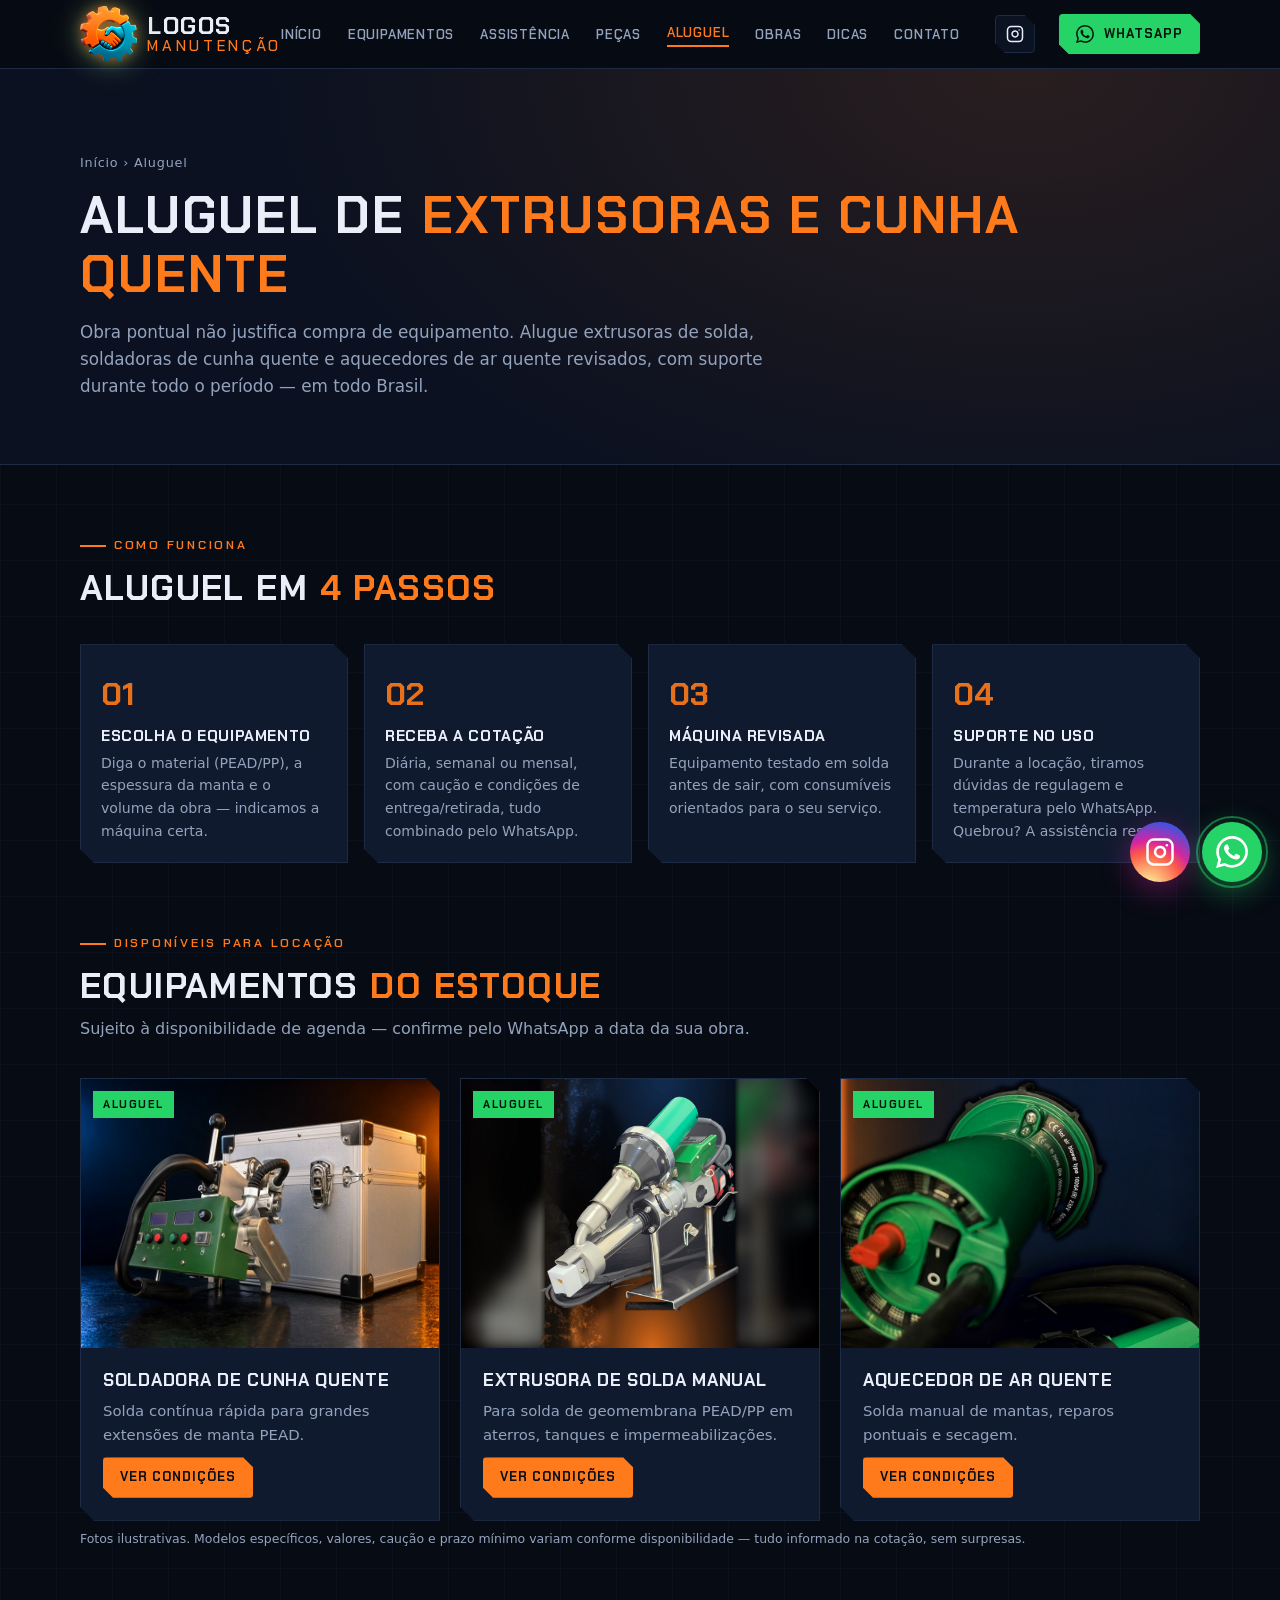
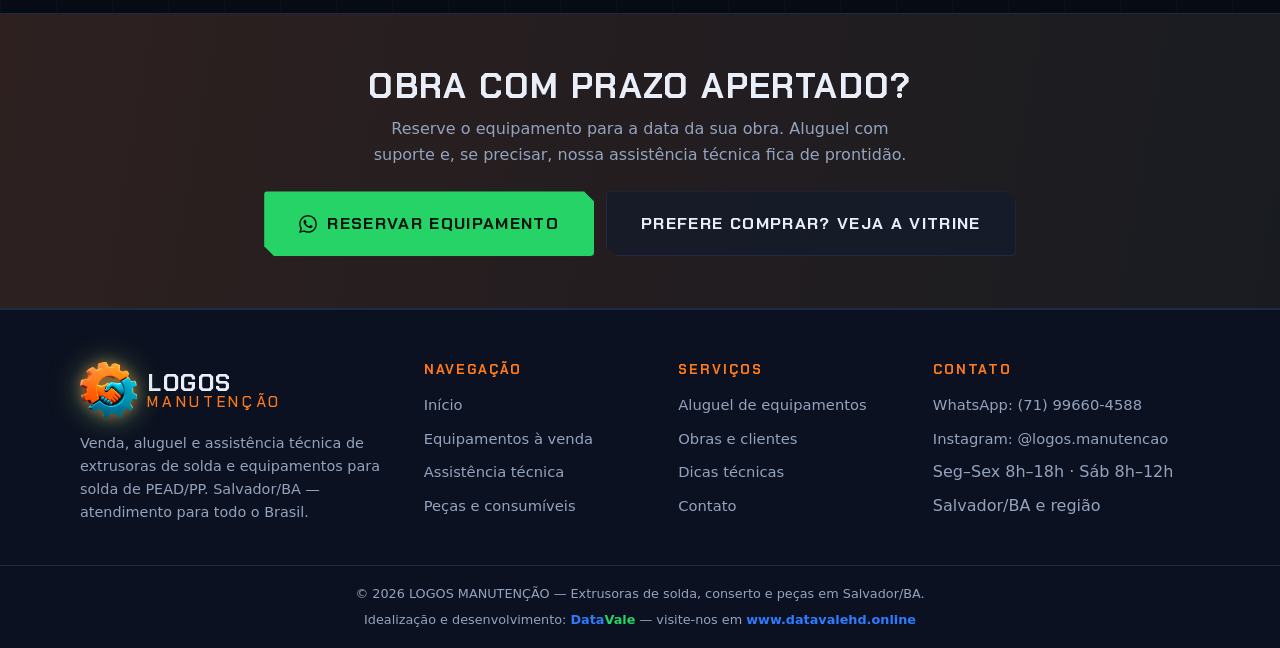
==== commit 2aca4542: "aluguel: troca de títulos/descrições feita no editor + alinhar alt e botões WhatsApp" ====
--- a/aluguel.html
+++ b/aluguel.html
@@ -88,19 +88,19 @@
       </div>
       <div class="grid grid-3">
         <article class="card">
-          <div class="card-img"><span class="tag green">Aluguel</span><img src="assets/img/prod-extrusora.jpg" alt="Extrusora de solda manual para aluguel" loading="lazy" width="800" height="600"></div>
+          <div class="card-img"><span class="tag green">Aluguel</span><img src="assets/img/prod-extrusora.jpg" alt="Soldadora de cunha quente para aluguel" loading="lazy" width="800" height="600"></div>
+          <div class="card-body">
+            <h3>Soldadora de cunha quente</h3>
+            <p>Solda contínua rápida para grandes extensões de manta PEAD.</p>
+            <a class="btn btn-primary btn-sm" data-wa data-msg="Olá! Quero alugar uma SOLDADORA DE CUNHA QUENTE. Podem me passar valores e disponibilidade?">Ver condições</a>
+          </div>
+        </article>
+        <article class="card">
+          <div class="card-img"><span class="tag green">Aluguel</span><img src="assets/img/prod-cunha-quente.jpg" alt="Extrusora de solda manual para aluguel" loading="lazy" width="800" height="600"></div>
           <div class="card-body">
             <h3>Extrusora de solda manual</h3>
             <p>Para solda de geomembrana PEAD/PP em aterros, tanques e impermeabilizações.</p>
             <a class="btn btn-primary btn-sm" data-wa data-msg="Olá! Quero alugar uma EXTRUSORA DE SOLDA MANUAL. Podem me passar valores e disponibilidade?">Ver condições</a>
-          </div>
-        </article>
-        <article class="card">
-          <div class="card-img"><span class="tag green">Aluguel</span><img src="assets/img/prod-cunha-quente.jpg" alt="Soldadora de cunha quente para aluguel" loading="lazy" width="800" height="600"></div>
-          <div class="card-body">
-            <h3>Soldadora de cunha quente</h3>
-            <p>Solda contínua rápida para grandes extensões de manta PEAD.</p>
-            <a class="btn btn-primary btn-sm" data-wa data-msg="Olá! Quero alugar uma SOLDADORA DE CUNHA QUENTE. Podem me passar valores e disponibilidade?">Ver condições</a>
           </div>
         </article>
         <article class="card">
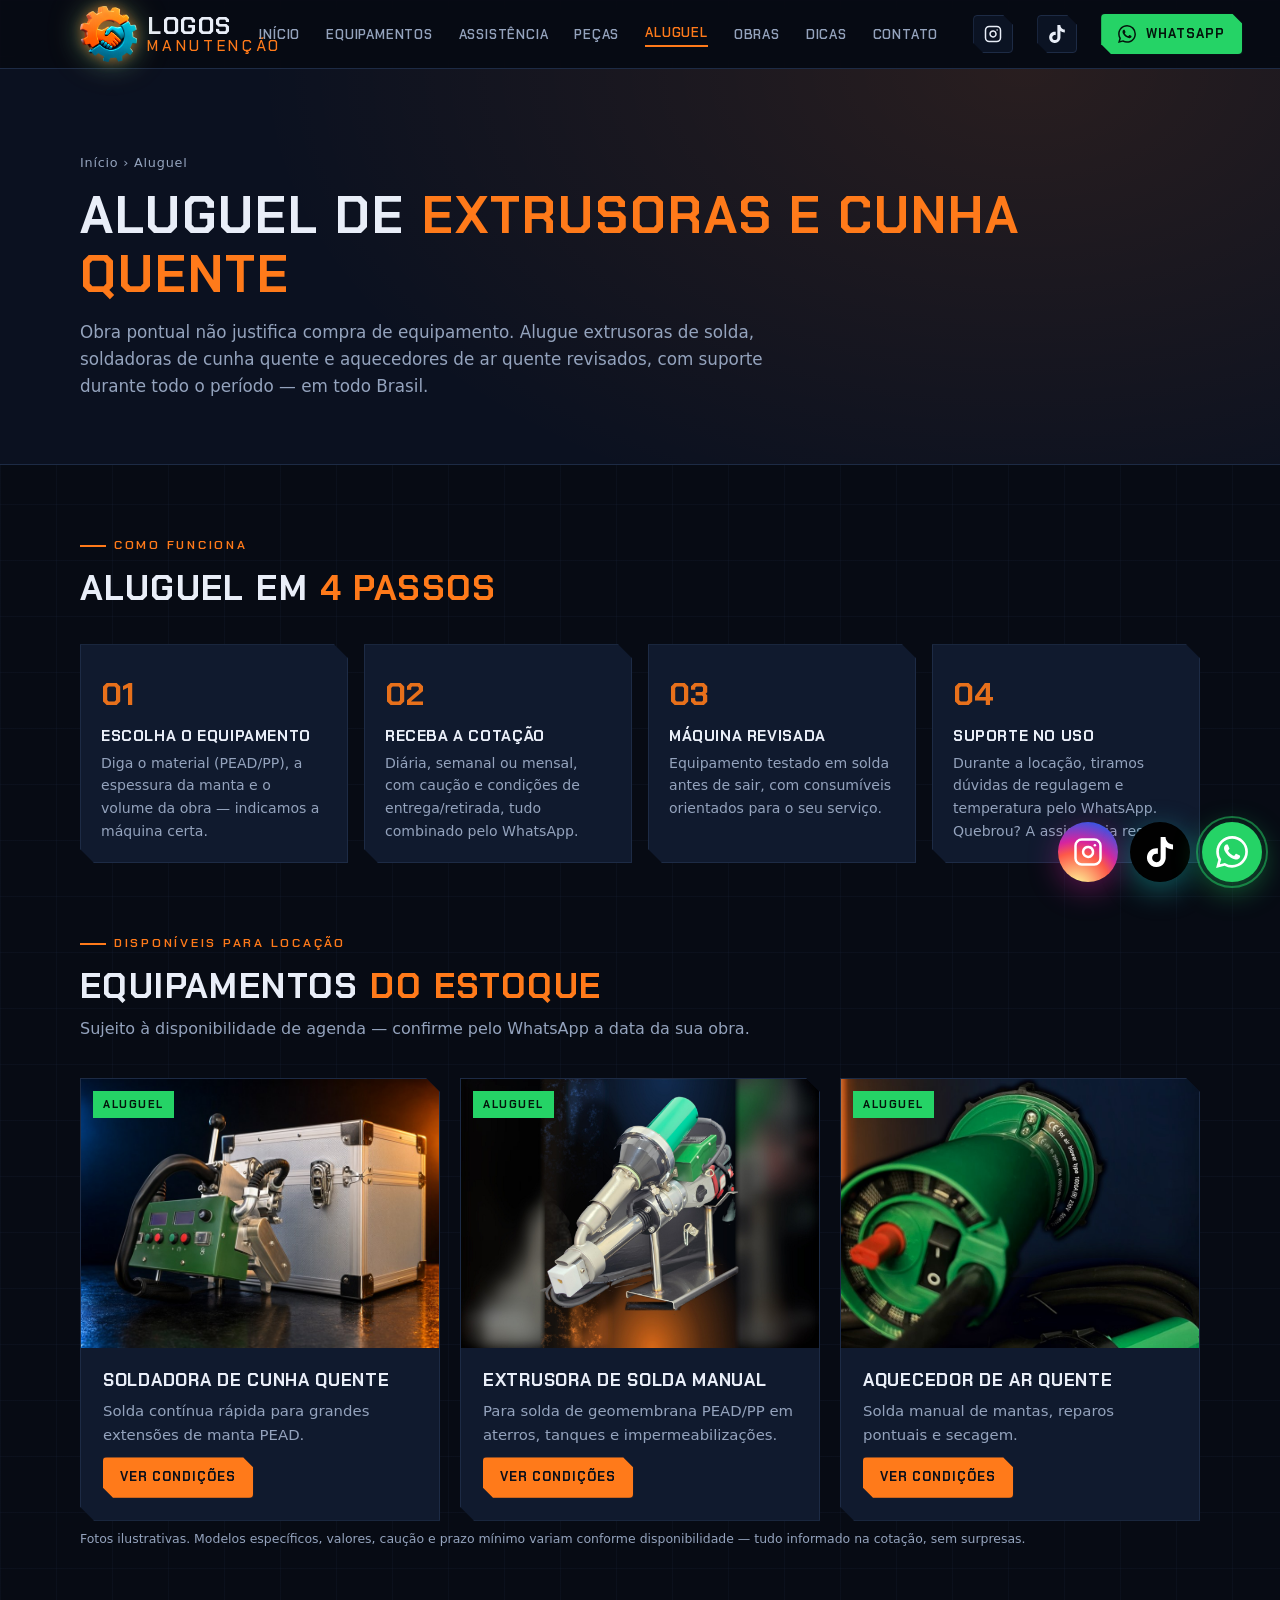
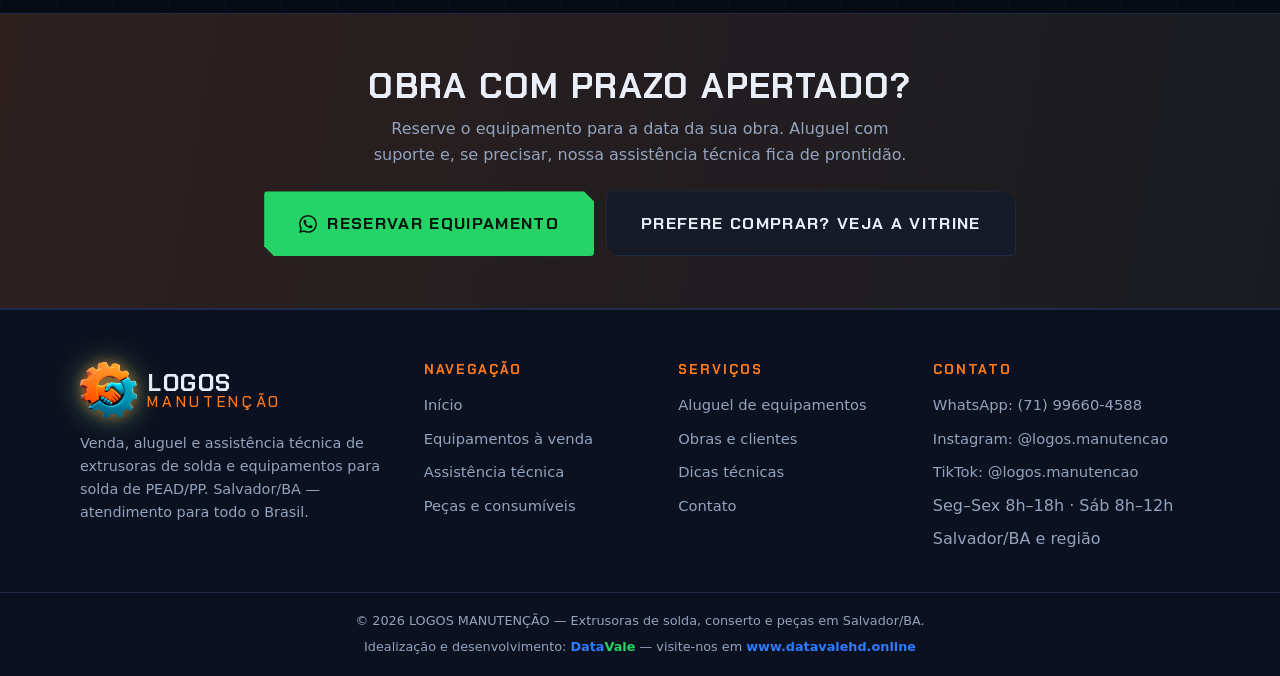
==== commit 73504447: "todas as páginas: link do TikTok (@logos.manutencao) ao lado do Instagram no topo, rodapé e barra fl" ====
--- a/aluguel.html
+++ b/aluguel.html
@@ -34,6 +34,9 @@
     </nav>
     <a class="btn btn-ghost btn-sm icon-only" href="https://www.instagram.com/logos.manutencao/" target="_blank" rel="noopener" aria-label="Instagram @logos.manutencao">
       <svg viewBox="0 0 24 24" fill="none" stroke="currentColor" stroke-width="2" stroke-linecap="round" stroke-linejoin="round" aria-hidden="true"><rect x="2" y="2" width="20" height="20" rx="5"/><path d="M16 11.37A4 4 0 1 1 12.63 8 4 4 0 0 1 16 11.37z"/><line x1="17.5" y1="6.5" x2="17.51" y2="6.5"/></svg>
+    </a>
+    <a class="btn btn-ghost btn-sm icon-only" href="https://www.tiktok.com/@logos.manutencao?_r=1&_t=ZS-9BhvENgblJO" target="_blank" rel="noopener" aria-label="TikTok @logos.manutencao">
+      <svg viewBox="0 0 24 24" fill="currentColor" aria-hidden="true"><path d="M12.525.02c1.31-.02 2.61-.01 3.91-.02.08 1.53.63 3.09 1.75 4.17 1.12 1.11 2.7 1.62 4.24 1.79v4.03c-1.44-.05-2.89-.35-4.2-.97-.57-.26-1.1-.59-1.62-.93-.01 2.92.01 5.84-.02 8.75-.08 1.4-.54 2.79-1.35 3.94-1.31 1.92-3.58 3.17-5.91 3.21-1.43.08-2.86-.31-4.08-1.03-2.02-1.19-3.44-3.37-3.65-5.71-.02-.5-.03-1-.01-1.49.18-1.9 1.12-3.72 2.58-4.96 1.66-1.44 3.98-2.13 6.15-1.72.02 1.48-.04 2.96-.04 4.44-.99-.32-2.15-.23-3.02.37-.63.41-1.11 1.04-1.36 1.75-.21.51-.15 1.07-.14 1.61.24 1.64 1.82 3.02 3.5 2.87 1.12-.01 2.19-.66 2.77-1.61.19-.33.4-.67.41-1.06.1-1.79.06-3.57.07-5.36.01-4.03-.01-8.05.02-12.07z"/></svg>
     </a>
     <a class="btn btn-wa btn-sm" data-wa data-msg="Olá! Vim pelo site da LOGOS MANUTENÇÃO e quero falar com um atendente.">
       <svg width="18" height="18" viewBox="0 0 24 24" aria-hidden="true"><path fill="currentColor" d="M17.472 14.382c-.297-.149-1.758-.867-2.03-.967-.273-.099-.471-.148-.67.15-.197.297-.767.966-.94 1.164-.173.199-.347.223-.644.075-.297-.15-1.255-.463-2.39-1.475-.883-.788-1.48-1.761-1.653-2.059-.173-.297-.018-.458.13-.606.134-.133.298-.347.446-.52.149-.174.198-.298.298-.497.099-.198.05-.371-.025-.52-.075-.149-.669-1.612-.916-2.207-.242-.579-.487-.5-.669-.51-.173-.008-.371-.01-.57-.01-.198 0-.52.074-.792.372-.272.297-1.04 1.016-1.04 2.479 0 1.462 1.065 2.875 1.213 3.074.149.198 2.096 3.2 5.077 4.487.709.306 1.262.489 1.694.625.712.227 1.36.195 1.871.118.571-.085 1.758-.719 2.006-1.413.248-.694.248-1.289.173-1.413-.074-.124-.272-.198-.57-.347m-5.421 7.403h-.004a9.87 9.87 0 01-5.031-1.378l-.361-.214-3.741.982.998-3.648-.235-.374a9.86 9.86 0 01-1.51-5.26c.001-5.45 4.436-9.884 9.888-9.884 2.64 0 5.122 1.03 6.988 2.898a9.825 9.825 0 012.893 6.994c-.003 5.45-4.437 9.884-9.885 9.884m8.413-18.297A11.815 11.815 0 0012.05 0C5.495 0 .16 5.335.157 11.892c0 2.096.547 4.142 1.588 5.945L.057 24l6.305-1.654a11.882 11.882 0 005.683 1.448h.005c6.554 0 11.89-5.335 11.893-11.893a11.821 11.821 0 00-3.48-8.413z"/></svg>
@@ -162,6 +165,7 @@
         <ul>
           <li><a data-wa data-msg="Olá! Vim pelo site da LOGOS MANUTENÇÃO.">WhatsApp: (71) 99660-4588</a></li>
           <li><a href="https://www.instagram.com/logos.manutencao/" target="_blank" rel="noopener">Instagram: @logos.manutencao</a></li>
+          <li><a href="https://www.tiktok.com/@logos.manutencao?_r=1&_t=ZS-9BhvENgblJO" target="_blank" rel="noopener">TikTok: @logos.manutencao</a></li>
           <li><span class="muted">Seg–Sex 8h–18h · Sáb 8h–12h</span></li>
           <li><span class="muted">Salvador/BA e região</span></li>
         </ul>
@@ -178,6 +182,9 @@
   <a class="ig-float" href="https://www.instagram.com/logos.manutencao/" target="_blank" rel="noopener" aria-label="Instagram @logos.manutencao">
     <svg viewBox="0 0 24 24" fill="none" stroke="#fff" stroke-width="2" stroke-linecap="round" stroke-linejoin="round" aria-hidden="true"><rect x="2" y="2" width="20" height="20" rx="5"/><path d="M16 11.37A4 4 0 1 1 12.63 8 4 4 0 0 1 16 11.37z"/><line x1="17.5" y1="6.5" x2="17.51" y2="6.5"/></svg>
   </a>
+<a class="tt-float" href="https://www.tiktok.com/@logos.manutencao?_r=1&_t=ZS-9BhvENgblJO" target="_blank" rel="noopener" aria-label="TikTok @logos.manutencao">
+  <svg viewBox="0 0 24 24" fill="#fff" aria-hidden="true"><path d="M12.525.02c1.31-.02 2.61-.01 3.91-.02.08 1.53.63 3.09 1.75 4.17 1.12 1.11 2.7 1.62 4.24 1.79v4.03c-1.44-.05-2.89-.35-4.2-.97-.57-.26-1.1-.59-1.62-.93-.01 2.92.01 5.84-.02 8.75-.08 1.4-.54 2.79-1.35 3.94-1.31 1.92-3.58 3.17-5.91 3.21-1.43.08-2.86-.31-4.08-1.03-2.02-1.19-3.44-3.37-3.65-5.71-.02-.5-.03-1-.01-1.49.18-1.9 1.12-3.72 2.58-4.96 1.66-1.44 3.98-2.13 6.15-1.72.02 1.48-.04 2.96-.04 4.44-.99-.32-2.15-.23-3.02.37-.63.41-1.11 1.04-1.36 1.75-.21.51-.15 1.07-.14 1.61.24 1.64 1.82 3.02 3.5 2.87 1.12-.01 2.19-.66 2.77-1.61.19-.33.4-.67.41-1.06.1-1.79.06-3.57.07-5.36.01-4.03-.01-8.05.02-12.07z"/></svg>
+</a>
 <a class="wa-float" data-wa data-msg="Olá! Vim pelo site da LOGOS MANUTENÇÃO e quero um atendimento." aria-label="Falar no WhatsApp">
   <svg viewBox="0 0 24 24" aria-hidden="true"><path d="M17.472 14.382c-.297-.149-1.758-.867-2.03-.967-.273-.099-.471-.148-.67.15-.197.297-.767.966-.94 1.164-.173.199-.347.223-.644.075-.297-.15-1.255-.463-2.39-1.475-.883-.788-1.48-1.761-1.653-2.059-.173-.297-.018-.458.13-.606.134-.133.298-.347.446-.52.149-.174.198-.298.298-.497.099-.198.05-.371-.025-.52-.075-.149-.669-1.612-.916-2.207-.242-.579-.487-.5-.669-.51-.173-.008-.371-.01-.57-.01-.198 0-.52.074-.792.372-.272.297-1.04 1.016-1.04 2.479 0 1.462 1.065 2.875 1.213 3.074.149.198 2.096 3.2 5.077 4.487.709.306 1.262.489 1.694.625.712.227 1.36.195 1.871.118.571-.085 1.758-.719 2.006-1.413.248-.694.248-1.289.173-1.413-.074-.124-.272-.198-.57-.347m-5.421 7.403h-.004a9.87 9.87 0 01-5.031-1.378l-.361-.214-3.741.982.998-3.648-.235-.374a9.86 9.86 0 01-1.51-5.26c.001-5.45 4.436-9.884 9.888-9.884 2.64 0 5.122 1.03 6.988 2.898a9.825 9.825 0 012.893 6.994c-.003 5.45-4.437 9.884-9.885 9.884m8.413-18.297A11.815 11.815 0 0012.05 0C5.495 0 .16 5.335.157 11.892c0 2.096.547 4.142 1.588 5.945L.057 24l6.305-1.654a11.882 11.882 0 005.683 1.448h.005c6.554 0 11.89-5.335 11.893-11.893a11.821 11.821 0 00-3.48-8.413z"/></svg>
 </a>
--- a/assets/css/style.css
+++ b/assets/css/style.css
@@ -366,7 +366,7 @@
   position:fixed;right:18px;bottom:18px;z-index:90;
   display:flex;align-items:center;gap:12px;
 }
-.ig-float,.wa-float{
+.ig-float,.tt-float,.wa-float{
   width:60px;height:60px;border-radius:50%;
   display:grid;place-items:center;transition:transform .2s;
 }
@@ -376,6 +376,12 @@
 }
 .ig-float:hover{transform:scale(1.08)}
 .ig-float svg{width:30px;height:30px}
+.tt-float{
+  position:relative;background:#010101;
+  box-shadow:0 8px 30px rgba(37,244,238,.35);
+}
+.tt-float:hover{transform:scale(1.08)}
+.tt-float svg{width:30px;height:30px;fill:#fff}
 .wa-float{
   position:relative;background:var(--green);
   box-shadow:0 8px 30px rgba(37,211,102,.45);
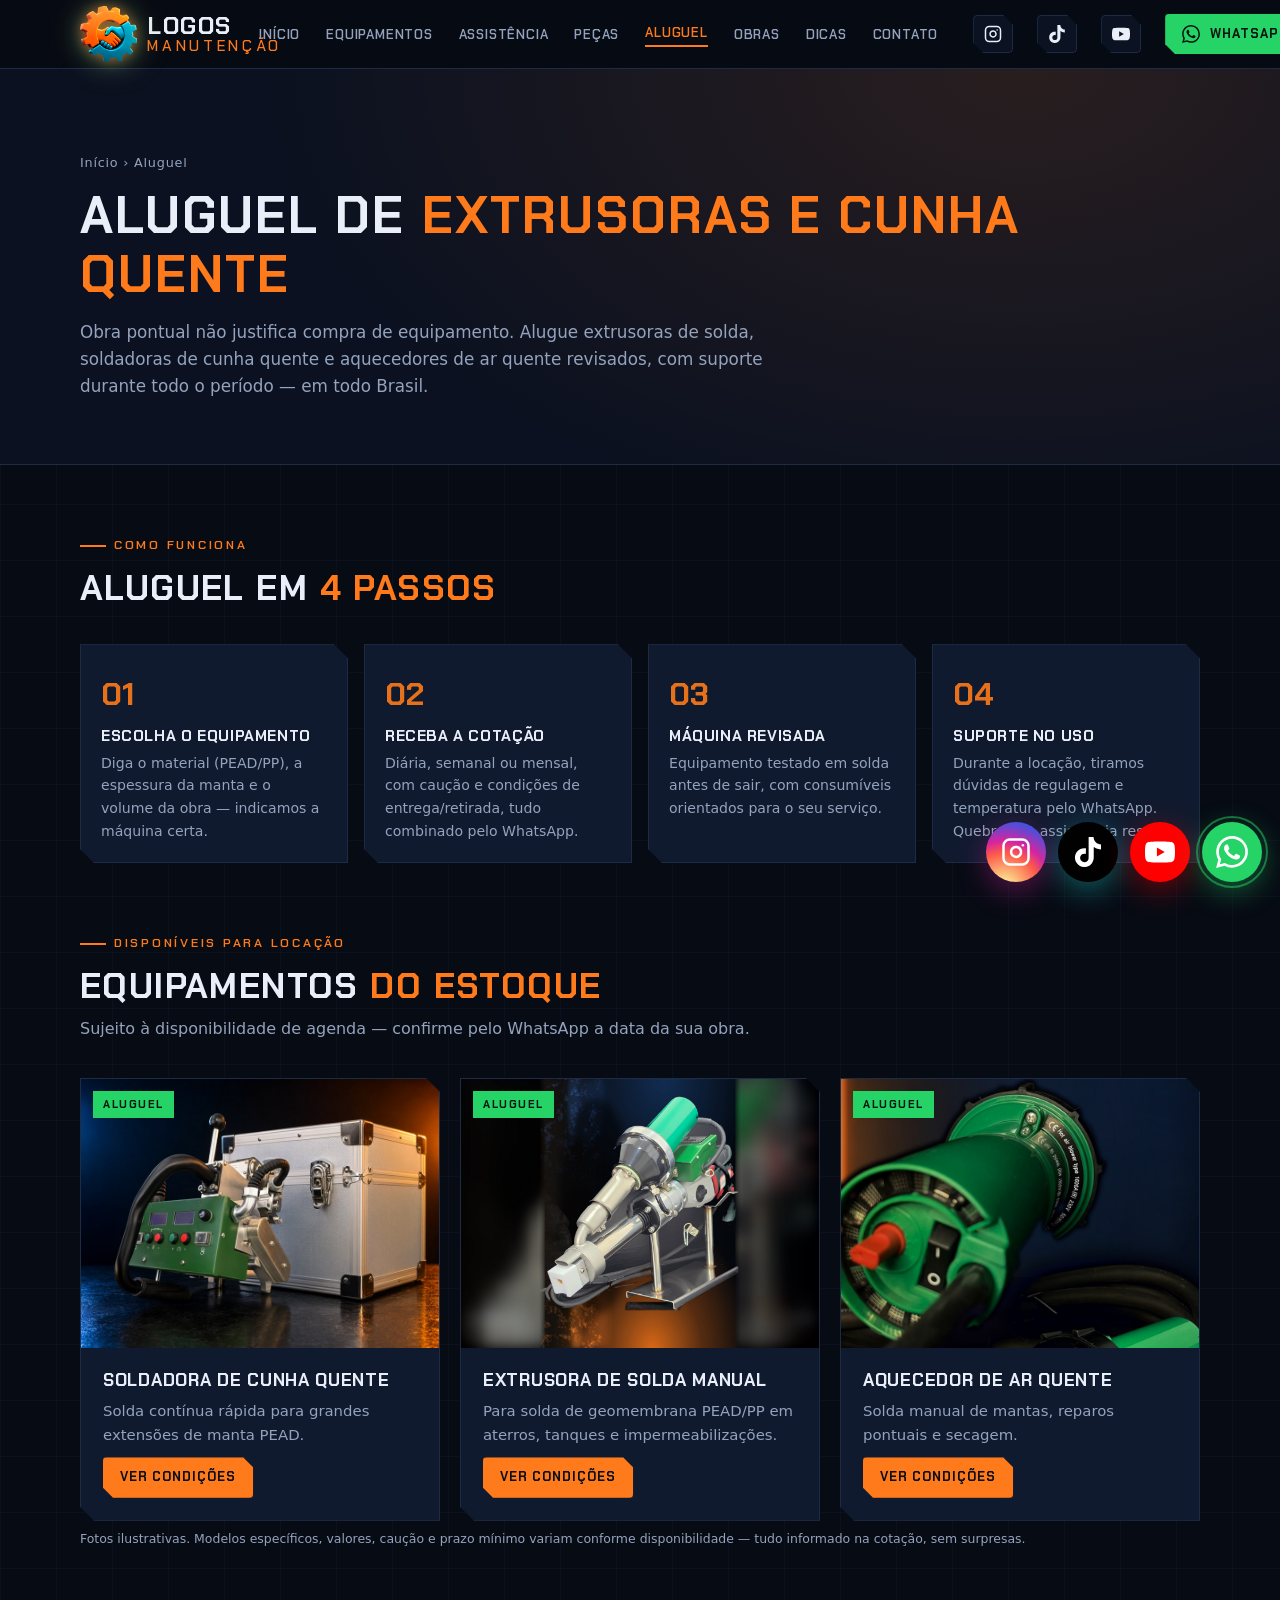
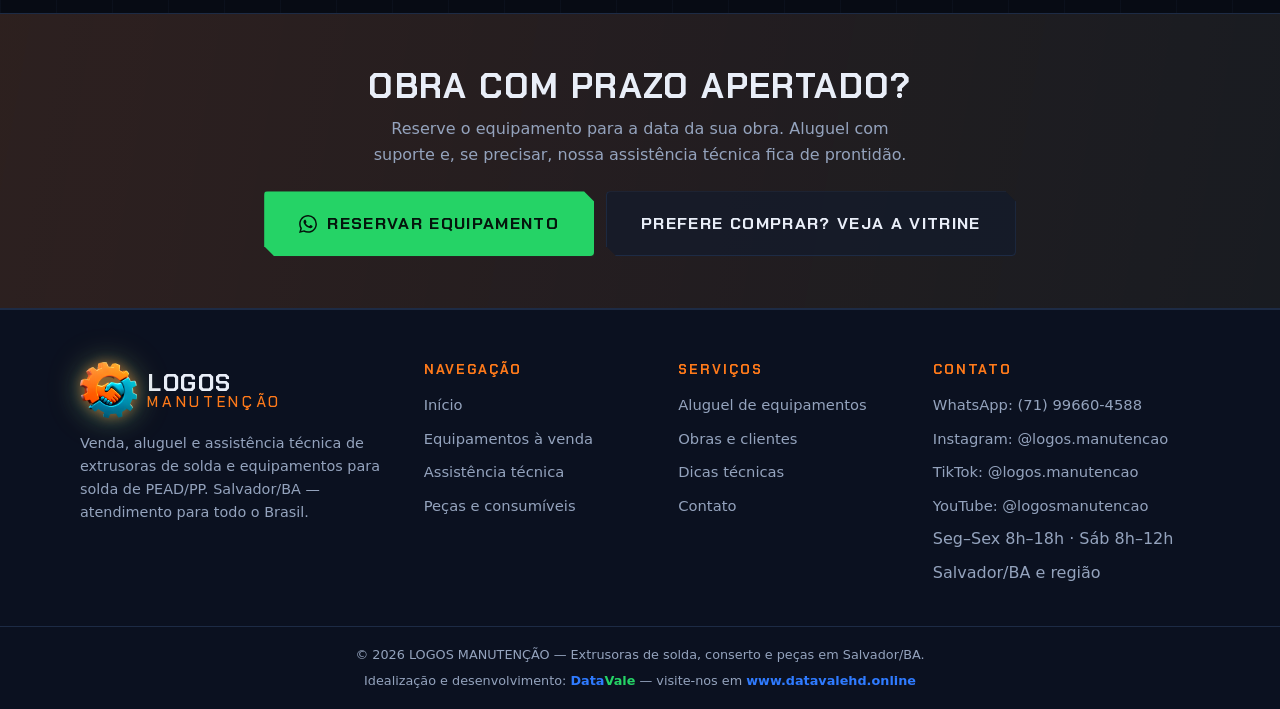
==== commit 058bda63: "todas as páginas: link do YouTube (@logosmanutencao) ao lado do Instagram/TikTok no topo, rodapé e b" ====
--- a/aluguel.html
+++ b/aluguel.html
@@ -37,6 +37,9 @@
     </a>
     <a class="btn btn-ghost btn-sm icon-only" href="https://www.tiktok.com/@logos.manutencao?_r=1&_t=ZS-9BhvENgblJO" target="_blank" rel="noopener" aria-label="TikTok @logos.manutencao">
       <svg viewBox="0 0 24 24" fill="currentColor" aria-hidden="true"><path d="M12.525.02c1.31-.02 2.61-.01 3.91-.02.08 1.53.63 3.09 1.75 4.17 1.12 1.11 2.7 1.62 4.24 1.79v4.03c-1.44-.05-2.89-.35-4.2-.97-.57-.26-1.1-.59-1.62-.93-.01 2.92.01 5.84-.02 8.75-.08 1.4-.54 2.79-1.35 3.94-1.31 1.92-3.58 3.17-5.91 3.21-1.43.08-2.86-.31-4.08-1.03-2.02-1.19-3.44-3.37-3.65-5.71-.02-.5-.03-1-.01-1.49.18-1.9 1.12-3.72 2.58-4.96 1.66-1.44 3.98-2.13 6.15-1.72.02 1.48-.04 2.96-.04 4.44-.99-.32-2.15-.23-3.02.37-.63.41-1.11 1.04-1.36 1.75-.21.51-.15 1.07-.14 1.61.24 1.64 1.82 3.02 3.5 2.87 1.12-.01 2.19-.66 2.77-1.61.19-.33.4-.67.41-1.06.1-1.79.06-3.57.07-5.36.01-4.03-.01-8.05.02-12.07z"/></svg>
+    </a>
+    <a class="btn btn-ghost btn-sm icon-only" href="https://www.youtube.com/@logosmanutencao" target="_blank" rel="noopener" aria-label="YouTube @logosmanutencao">
+      <svg viewBox="0 0 24 24" fill="currentColor" aria-hidden="true"><path d="M23.498 6.186a3.016 3.016 0 0 0-2.122-2.136C19.505 3.545 12 3.545 12 3.545s-7.505 0-9.377.505A3.017 3.017 0 0 0 .502 6.186C0 8.07 0 12 0 12s0 3.93.502 5.814a3.016 3.016 0 0 0 2.122 2.136c1.871.505 9.376.505 9.376.505s7.505 0 9.377-.505a3.015 3.015 0 0 0 2.122-2.136C24 15.93 24 12 24 12s0-3.93-.502-5.814zM9.545 15.568V8.432L15.818 12l-6.273 3.568z"/></svg>
     </a>
     <a class="btn btn-wa btn-sm" data-wa data-msg="Olá! Vim pelo site da LOGOS MANUTENÇÃO e quero falar com um atendente.">
       <svg width="18" height="18" viewBox="0 0 24 24" aria-hidden="true"><path fill="currentColor" d="M17.472 14.382c-.297-.149-1.758-.867-2.03-.967-.273-.099-.471-.148-.67.15-.197.297-.767.966-.94 1.164-.173.199-.347.223-.644.075-.297-.15-1.255-.463-2.39-1.475-.883-.788-1.48-1.761-1.653-2.059-.173-.297-.018-.458.13-.606.134-.133.298-.347.446-.52.149-.174.198-.298.298-.497.099-.198.05-.371-.025-.52-.075-.149-.669-1.612-.916-2.207-.242-.579-.487-.5-.669-.51-.173-.008-.371-.01-.57-.01-.198 0-.52.074-.792.372-.272.297-1.04 1.016-1.04 2.479 0 1.462 1.065 2.875 1.213 3.074.149.198 2.096 3.2 5.077 4.487.709.306 1.262.489 1.694.625.712.227 1.36.195 1.871.118.571-.085 1.758-.719 2.006-1.413.248-.694.248-1.289.173-1.413-.074-.124-.272-.198-.57-.347m-5.421 7.403h-.004a9.87 9.87 0 01-5.031-1.378l-.361-.214-3.741.982.998-3.648-.235-.374a9.86 9.86 0 01-1.51-5.26c.001-5.45 4.436-9.884 9.888-9.884 2.64 0 5.122 1.03 6.988 2.898a9.825 9.825 0 012.893 6.994c-.003 5.45-4.437 9.884-9.885 9.884m8.413-18.297A11.815 11.815 0 0012.05 0C5.495 0 .16 5.335.157 11.892c0 2.096.547 4.142 1.588 5.945L.057 24l6.305-1.654a11.882 11.882 0 005.683 1.448h.005c6.554 0 11.89-5.335 11.893-11.893a11.821 11.821 0 00-3.48-8.413z"/></svg>
@@ -166,6 +169,7 @@
           <li><a data-wa data-msg="Olá! Vim pelo site da LOGOS MANUTENÇÃO.">WhatsApp: (71) 99660-4588</a></li>
           <li><a href="https://www.instagram.com/logos.manutencao/" target="_blank" rel="noopener">Instagram: @logos.manutencao</a></li>
           <li><a href="https://www.tiktok.com/@logos.manutencao?_r=1&_t=ZS-9BhvENgblJO" target="_blank" rel="noopener">TikTok: @logos.manutencao</a></li>
+          <li><a href="https://www.youtube.com/@logosmanutencao" target="_blank" rel="noopener">YouTube: @logosmanutencao</a></li>
           <li><span class="muted">Seg–Sex 8h–18h · Sáb 8h–12h</span></li>
           <li><span class="muted">Salvador/BA e região</span></li>
         </ul>
@@ -185,6 +189,9 @@
 <a class="tt-float" href="https://www.tiktok.com/@logos.manutencao?_r=1&_t=ZS-9BhvENgblJO" target="_blank" rel="noopener" aria-label="TikTok @logos.manutencao">
   <svg viewBox="0 0 24 24" fill="#fff" aria-hidden="true"><path d="M12.525.02c1.31-.02 2.61-.01 3.91-.02.08 1.53.63 3.09 1.75 4.17 1.12 1.11 2.7 1.62 4.24 1.79v4.03c-1.44-.05-2.89-.35-4.2-.97-.57-.26-1.1-.59-1.62-.93-.01 2.92.01 5.84-.02 8.75-.08 1.4-.54 2.79-1.35 3.94-1.31 1.92-3.58 3.17-5.91 3.21-1.43.08-2.86-.31-4.08-1.03-2.02-1.19-3.44-3.37-3.65-5.71-.02-.5-.03-1-.01-1.49.18-1.9 1.12-3.72 2.58-4.96 1.66-1.44 3.98-2.13 6.15-1.72.02 1.48-.04 2.96-.04 4.44-.99-.32-2.15-.23-3.02.37-.63.41-1.11 1.04-1.36 1.75-.21.51-.15 1.07-.14 1.61.24 1.64 1.82 3.02 3.5 2.87 1.12-.01 2.19-.66 2.77-1.61.19-.33.4-.67.41-1.06.1-1.79.06-3.57.07-5.36.01-4.03-.01-8.05.02-12.07z"/></svg>
 </a>
+<a class="yt-float" href="https://www.youtube.com/@logosmanutencao" target="_blank" rel="noopener" aria-label="YouTube @logosmanutencao">
+  <svg viewBox="0 0 24 24" fill="#fff" aria-hidden="true"><path d="M23.498 6.186a3.016 3.016 0 0 0-2.122-2.136C19.505 3.545 12 3.545 12 3.545s-7.505 0-9.377.505A3.017 3.017 0 0 0 .502 6.186C0 8.07 0 12 0 12s0 3.93.502 5.814a3.016 3.016 0 0 0 2.122 2.136c1.871.505 9.376.505 9.376.505s7.505 0 9.377-.505a3.015 3.015 0 0 0 2.122-2.136C24 15.93 24 12 24 12s0-3.93-.502-5.814zM9.545 15.568V8.432L15.818 12l-6.273 3.568z"/></svg>
+</a>
 <a class="wa-float" data-wa data-msg="Olá! Vim pelo site da LOGOS MANUTENÇÃO e quero um atendimento." aria-label="Falar no WhatsApp">
   <svg viewBox="0 0 24 24" aria-hidden="true"><path d="M17.472 14.382c-.297-.149-1.758-.867-2.03-.967-.273-.099-.471-.148-.67.15-.197.297-.767.966-.94 1.164-.173.199-.347.223-.644.075-.297-.15-1.255-.463-2.39-1.475-.883-.788-1.48-1.761-1.653-2.059-.173-.297-.018-.458.13-.606.134-.133.298-.347.446-.52.149-.174.198-.298.298-.497.099-.198.05-.371-.025-.52-.075-.149-.669-1.612-.916-2.207-.242-.579-.487-.5-.669-.51-.173-.008-.371-.01-.57-.01-.198 0-.52.074-.792.372-.272.297-1.04 1.016-1.04 2.479 0 1.462 1.065 2.875 1.213 3.074.149.198 2.096 3.2 5.077 4.487.709.306 1.262.489 1.694.625.712.227 1.36.195 1.871.118.571-.085 1.758-.719 2.006-1.413.248-.694.248-1.289.173-1.413-.074-.124-.272-.198-.57-.347m-5.421 7.403h-.004a9.87 9.87 0 01-5.031-1.378l-.361-.214-3.741.982.998-3.648-.235-.374a9.86 9.86 0 01-1.51-5.26c.001-5.45 4.436-9.884 9.888-9.884 2.64 0 5.122 1.03 6.988 2.898a9.825 9.825 0 012.893 6.994c-.003 5.45-4.437 9.884-9.885 9.884m8.413-18.297A11.815 11.815 0 0012.05 0C5.495 0 .16 5.335.157 11.892c0 2.096.547 4.142 1.588 5.945L.057 24l6.305-1.654a11.882 11.882 0 005.683 1.448h.005c6.554 0 11.89-5.335 11.893-11.893a11.821 11.821 0 00-3.48-8.413z"/></svg>
 </a>
--- a/assets/css/style.css
+++ b/assets/css/style.css
@@ -366,7 +366,7 @@
   position:fixed;right:18px;bottom:18px;z-index:90;
   display:flex;align-items:center;gap:12px;
 }
-.ig-float,.tt-float,.wa-float{
+.ig-float,.tt-float,.yt-float,.wa-float{
   width:60px;height:60px;border-radius:50%;
   display:grid;place-items:center;transition:transform .2s;
 }
@@ -382,6 +382,12 @@
 }
 .tt-float:hover{transform:scale(1.08)}
 .tt-float svg{width:30px;height:30px;fill:#fff}
+.yt-float{
+  position:relative;background:#f00;
+  box-shadow:0 8px 30px rgba(255,0,0,.4);
+}
+.yt-float:hover{transform:scale(1.08)}
+.yt-float svg{width:30px;height:30px;fill:#fff}
 .wa-float{
   position:relative;background:var(--green);
   box-shadow:0 8px 30px rgba(37,211,102,.45);
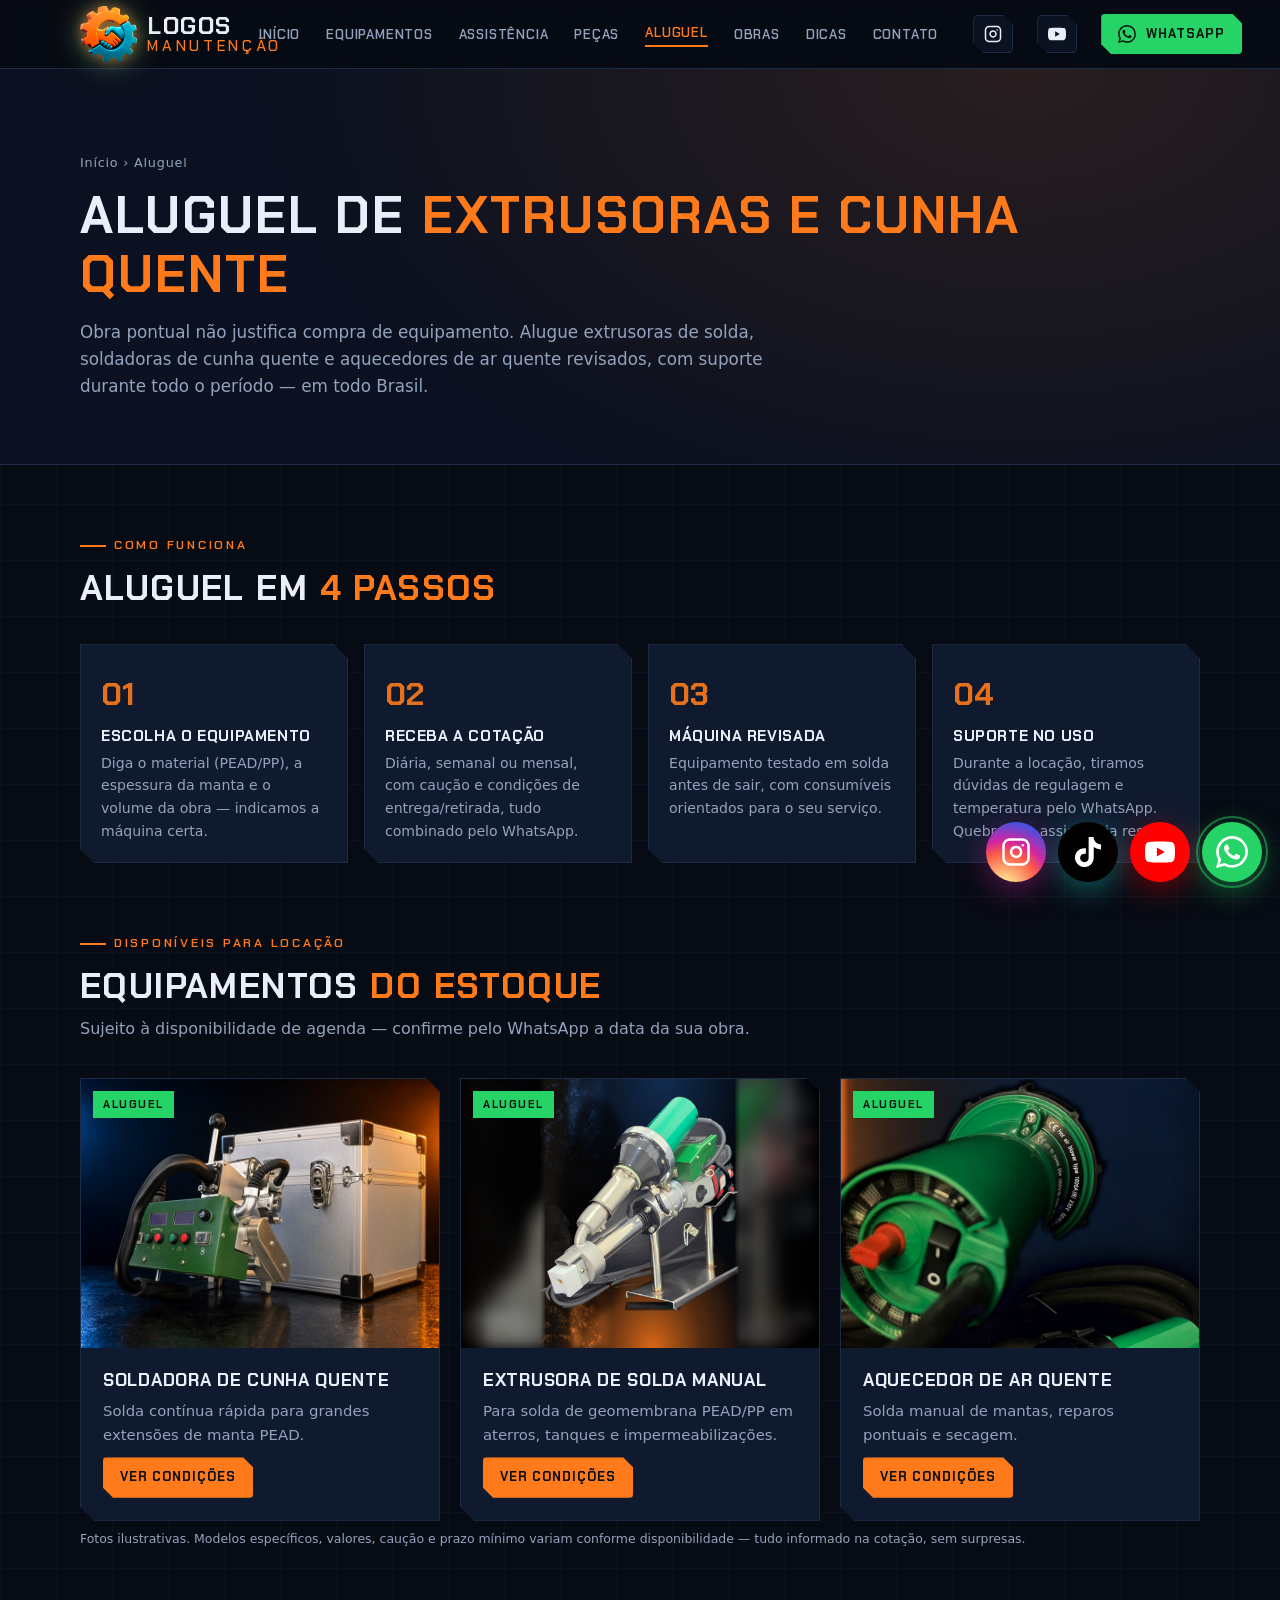
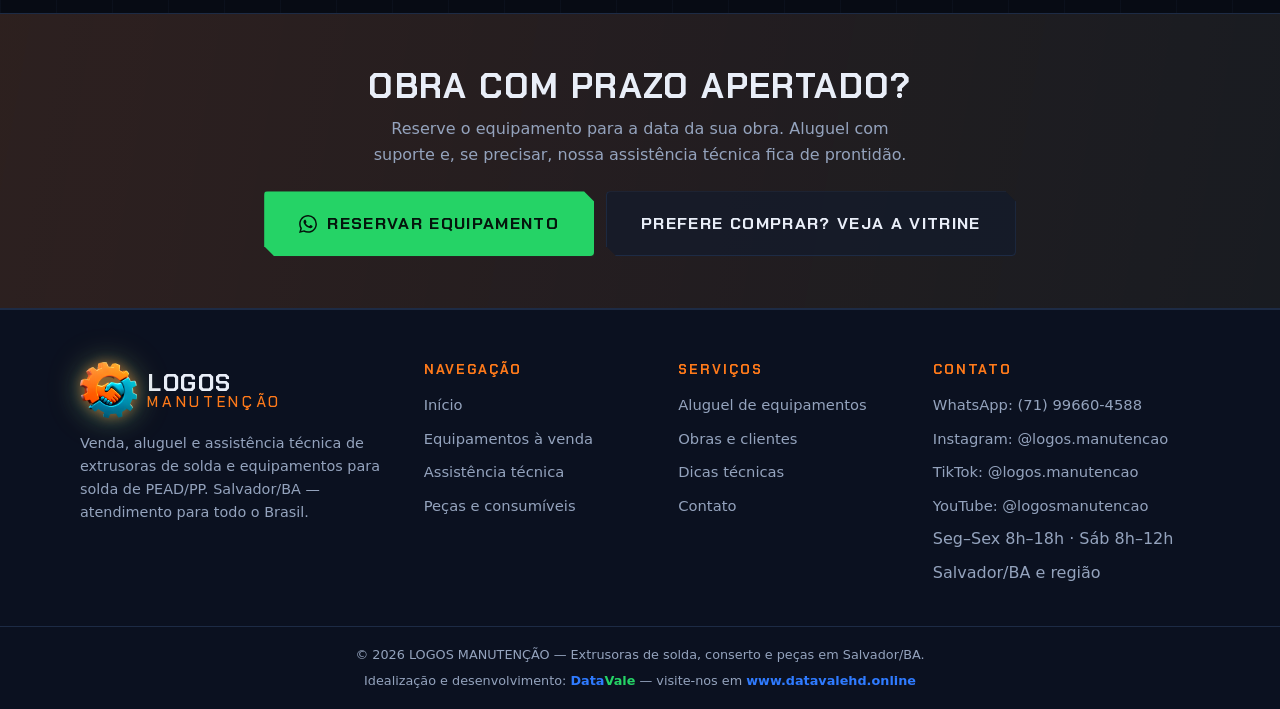
==== commit 82ccfc4e: "remover ícone do TikTok do topo do menu (mantido no rodapé e na barra flutuante)" ====
--- a/aluguel.html
+++ b/aluguel.html
@@ -34,9 +34,6 @@
     </nav>
     <a class="btn btn-ghost btn-sm icon-only" href="https://www.instagram.com/logos.manutencao/" target="_blank" rel="noopener" aria-label="Instagram @logos.manutencao">
       <svg viewBox="0 0 24 24" fill="none" stroke="currentColor" stroke-width="2" stroke-linecap="round" stroke-linejoin="round" aria-hidden="true"><rect x="2" y="2" width="20" height="20" rx="5"/><path d="M16 11.37A4 4 0 1 1 12.63 8 4 4 0 0 1 16 11.37z"/><line x1="17.5" y1="6.5" x2="17.51" y2="6.5"/></svg>
-    </a>
-    <a class="btn btn-ghost btn-sm icon-only" href="https://www.tiktok.com/@logos.manutencao?_r=1&_t=ZS-9BhvENgblJO" target="_blank" rel="noopener" aria-label="TikTok @logos.manutencao">
-      <svg viewBox="0 0 24 24" fill="currentColor" aria-hidden="true"><path d="M12.525.02c1.31-.02 2.61-.01 3.91-.02.08 1.53.63 3.09 1.75 4.17 1.12 1.11 2.7 1.62 4.24 1.79v4.03c-1.44-.05-2.89-.35-4.2-.97-.57-.26-1.1-.59-1.62-.93-.01 2.92.01 5.84-.02 8.75-.08 1.4-.54 2.79-1.35 3.94-1.31 1.92-3.58 3.17-5.91 3.21-1.43.08-2.86-.31-4.08-1.03-2.02-1.19-3.44-3.37-3.65-5.71-.02-.5-.03-1-.01-1.49.18-1.9 1.12-3.72 2.58-4.96 1.66-1.44 3.98-2.13 6.15-1.72.02 1.48-.04 2.96-.04 4.44-.99-.32-2.15-.23-3.02.37-.63.41-1.11 1.04-1.36 1.75-.21.51-.15 1.07-.14 1.61.24 1.64 1.82 3.02 3.5 2.87 1.12-.01 2.19-.66 2.77-1.61.19-.33.4-.67.41-1.06.1-1.79.06-3.57.07-5.36.01-4.03-.01-8.05.02-12.07z"/></svg>
     </a>
     <a class="btn btn-ghost btn-sm icon-only" href="https://www.youtube.com/@logosmanutencao" target="_blank" rel="noopener" aria-label="YouTube @logosmanutencao">
       <svg viewBox="0 0 24 24" fill="currentColor" aria-hidden="true"><path d="M23.498 6.186a3.016 3.016 0 0 0-2.122-2.136C19.505 3.545 12 3.545 12 3.545s-7.505 0-9.377.505A3.017 3.017 0 0 0 .502 6.186C0 8.07 0 12 0 12s0 3.93.502 5.814a3.016 3.016 0 0 0 2.122 2.136c1.871.505 9.376.505 9.376.505s7.505 0 9.377-.505a3.015 3.015 0 0 0 2.122-2.136C24 15.93 24 12 24 12s0-3.93-.502-5.814zM9.545 15.568V8.432L15.818 12l-6.273 3.568z"/></svg>
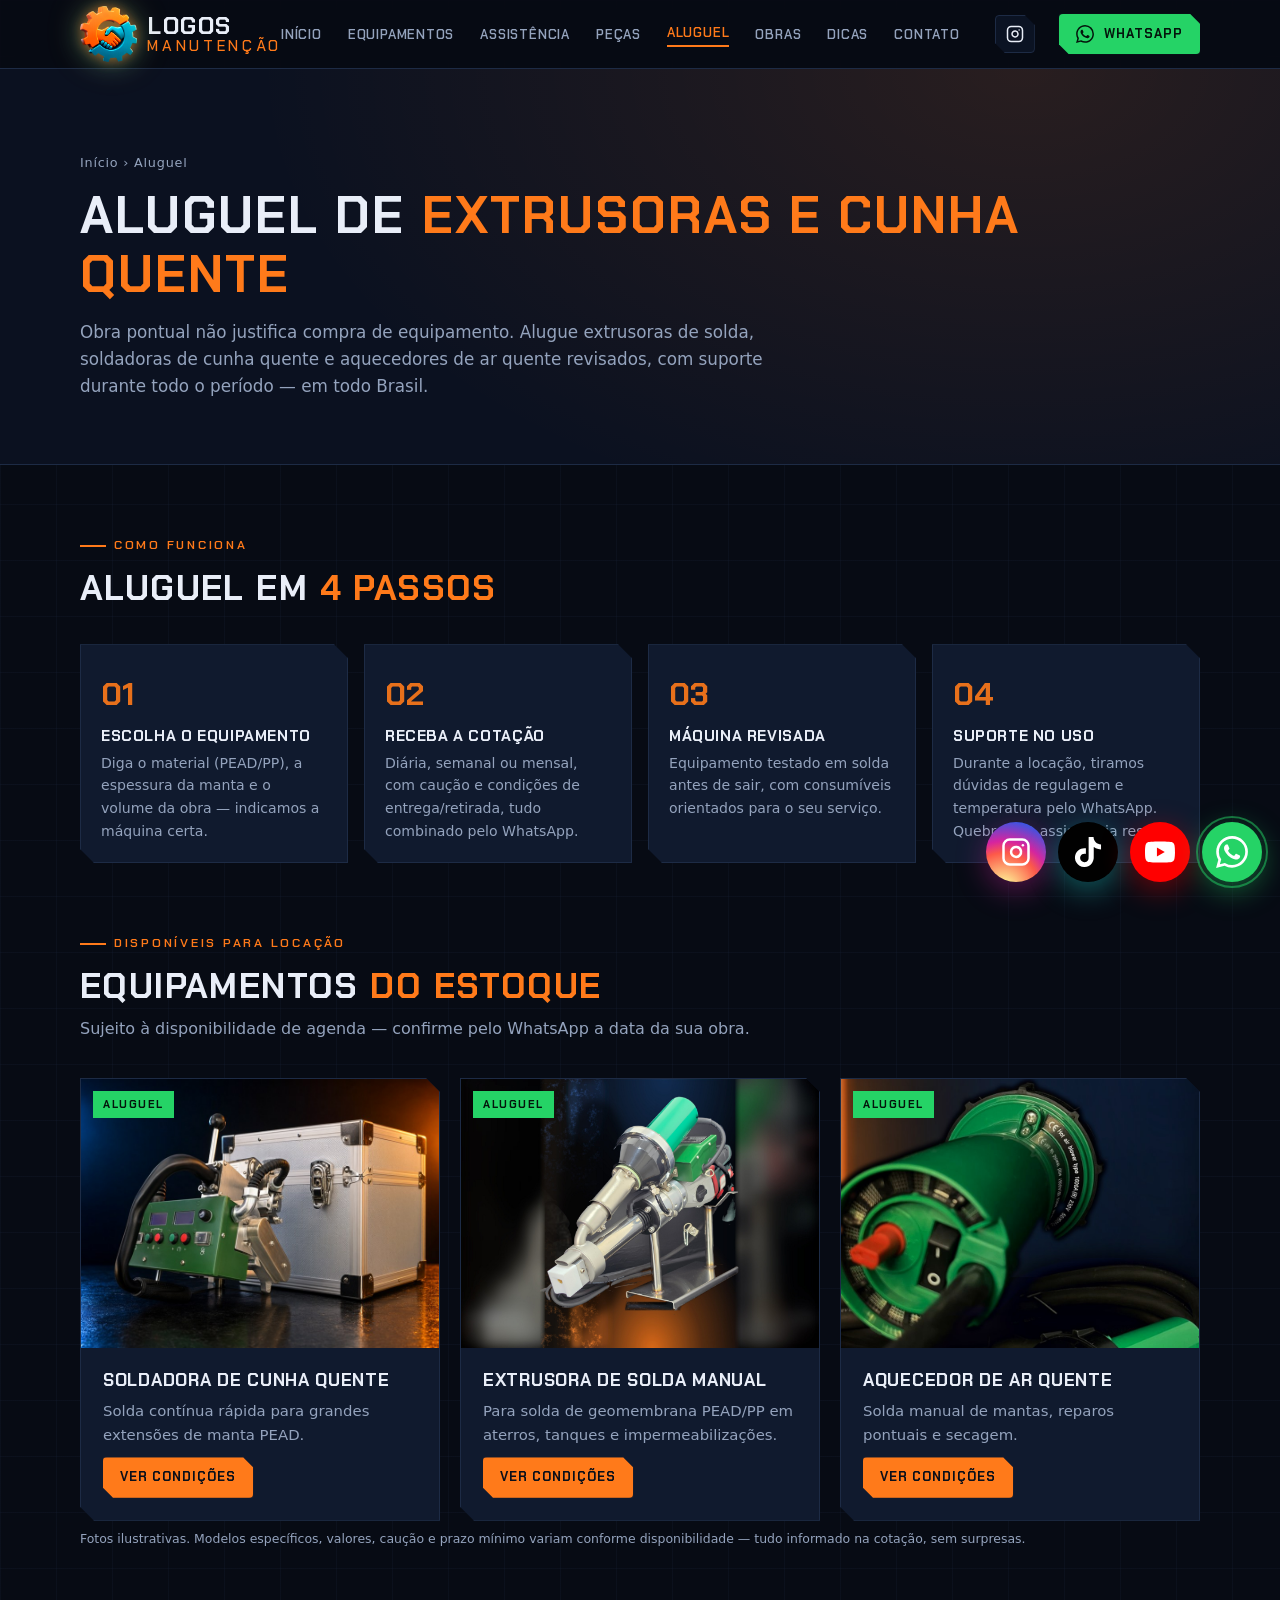
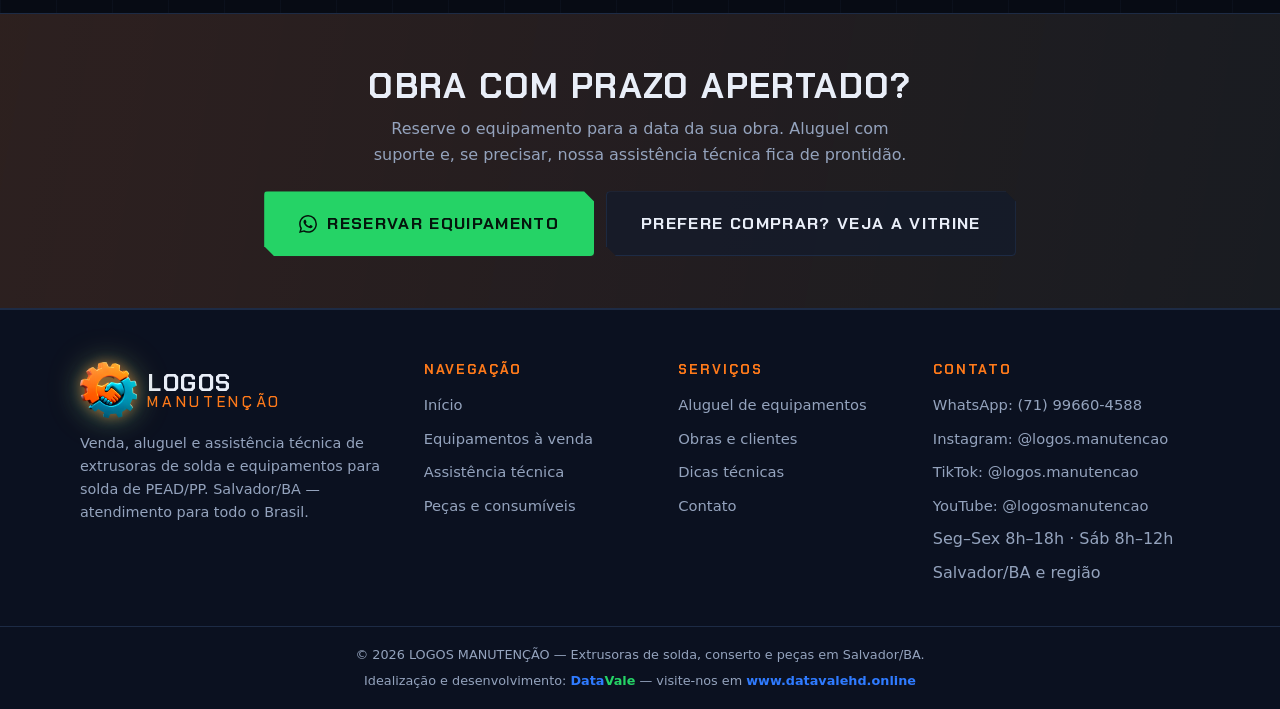
==== commit a71fe9c9: "remover ícone do YouTube do topo do menu (mantido no rodapé e na barra flutuante)" ====
--- a/aluguel.html
+++ b/aluguel.html
@@ -34,9 +34,6 @@
     </nav>
     <a class="btn btn-ghost btn-sm icon-only" href="https://www.instagram.com/logos.manutencao/" target="_blank" rel="noopener" aria-label="Instagram @logos.manutencao">
       <svg viewBox="0 0 24 24" fill="none" stroke="currentColor" stroke-width="2" stroke-linecap="round" stroke-linejoin="round" aria-hidden="true"><rect x="2" y="2" width="20" height="20" rx="5"/><path d="M16 11.37A4 4 0 1 1 12.63 8 4 4 0 0 1 16 11.37z"/><line x1="17.5" y1="6.5" x2="17.51" y2="6.5"/></svg>
-    </a>
-    <a class="btn btn-ghost btn-sm icon-only" href="https://www.youtube.com/@logosmanutencao" target="_blank" rel="noopener" aria-label="YouTube @logosmanutencao">
-      <svg viewBox="0 0 24 24" fill="currentColor" aria-hidden="true"><path d="M23.498 6.186a3.016 3.016 0 0 0-2.122-2.136C19.505 3.545 12 3.545 12 3.545s-7.505 0-9.377.505A3.017 3.017 0 0 0 .502 6.186C0 8.07 0 12 0 12s0 3.93.502 5.814a3.016 3.016 0 0 0 2.122 2.136c1.871.505 9.376.505 9.376.505s7.505 0 9.377-.505a3.015 3.015 0 0 0 2.122-2.136C24 15.93 24 12 24 12s0-3.93-.502-5.814zM9.545 15.568V8.432L15.818 12l-6.273 3.568z"/></svg>
     </a>
     <a class="btn btn-wa btn-sm" data-wa data-msg="Olá! Vim pelo site da LOGOS MANUTENÇÃO e quero falar com um atendente.">
       <svg width="18" height="18" viewBox="0 0 24 24" aria-hidden="true"><path fill="currentColor" d="M17.472 14.382c-.297-.149-1.758-.867-2.03-.967-.273-.099-.471-.148-.67.15-.197.297-.767.966-.94 1.164-.173.199-.347.223-.644.075-.297-.15-1.255-.463-2.39-1.475-.883-.788-1.48-1.761-1.653-2.059-.173-.297-.018-.458.13-.606.134-.133.298-.347.446-.52.149-.174.198-.298.298-.497.099-.198.05-.371-.025-.52-.075-.149-.669-1.612-.916-2.207-.242-.579-.487-.5-.669-.51-.173-.008-.371-.01-.57-.01-.198 0-.52.074-.792.372-.272.297-1.04 1.016-1.04 2.479 0 1.462 1.065 2.875 1.213 3.074.149.198 2.096 3.2 5.077 4.487.709.306 1.262.489 1.694.625.712.227 1.36.195 1.871.118.571-.085 1.758-.719 2.006-1.413.248-.694.248-1.289.173-1.413-.074-.124-.272-.198-.57-.347m-5.421 7.403h-.004a9.87 9.87 0 01-5.031-1.378l-.361-.214-3.741.982.998-3.648-.235-.374a9.86 9.86 0 01-1.51-5.26c.001-5.45 4.436-9.884 9.888-9.884 2.64 0 5.122 1.03 6.988 2.898a9.825 9.825 0 012.893 6.994c-.003 5.45-4.437 9.884-9.885 9.884m8.413-18.297A11.815 11.815 0 0012.05 0C5.495 0 .16 5.335.157 11.892c0 2.096.547 4.142 1.588 5.945L.057 24l6.305-1.654a11.882 11.882 0 005.683 1.448h.005c6.554 0 11.89-5.335 11.893-11.893a11.821 11.821 0 00-3.48-8.413z"/></svg>
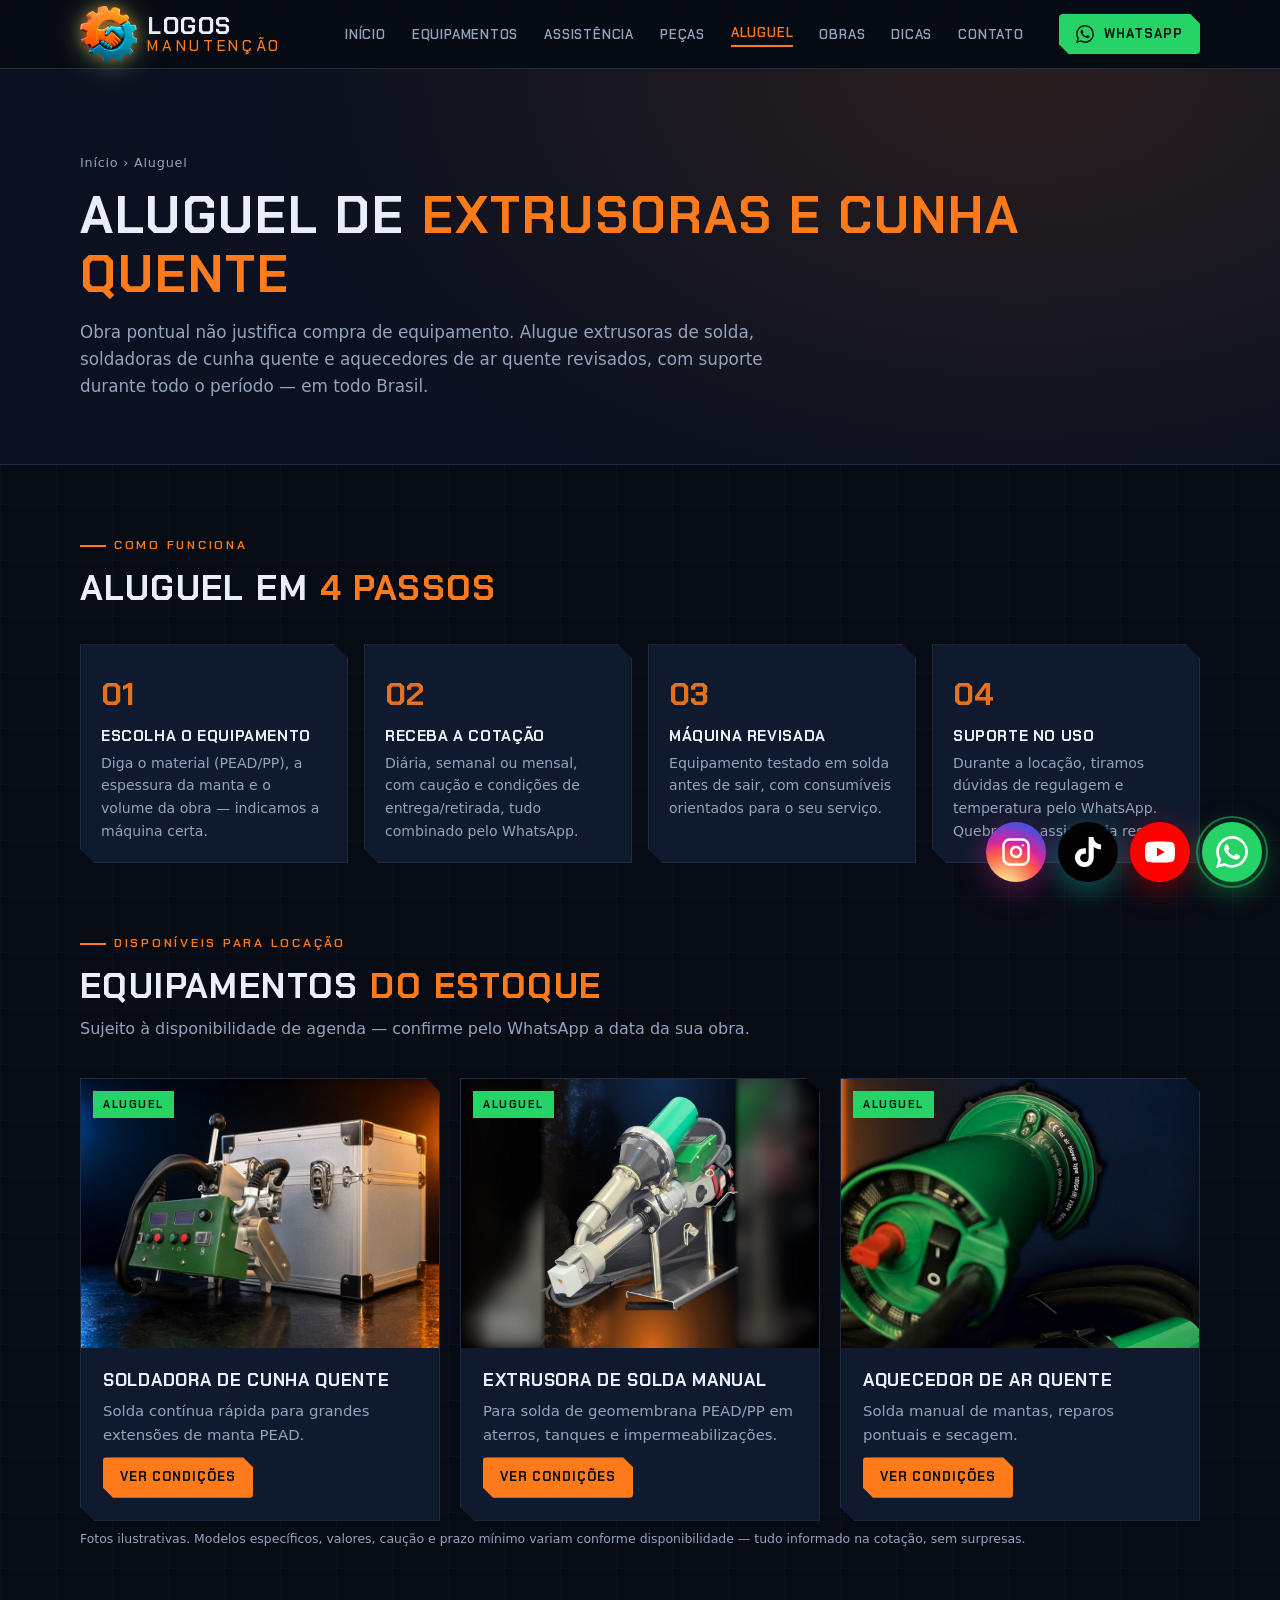
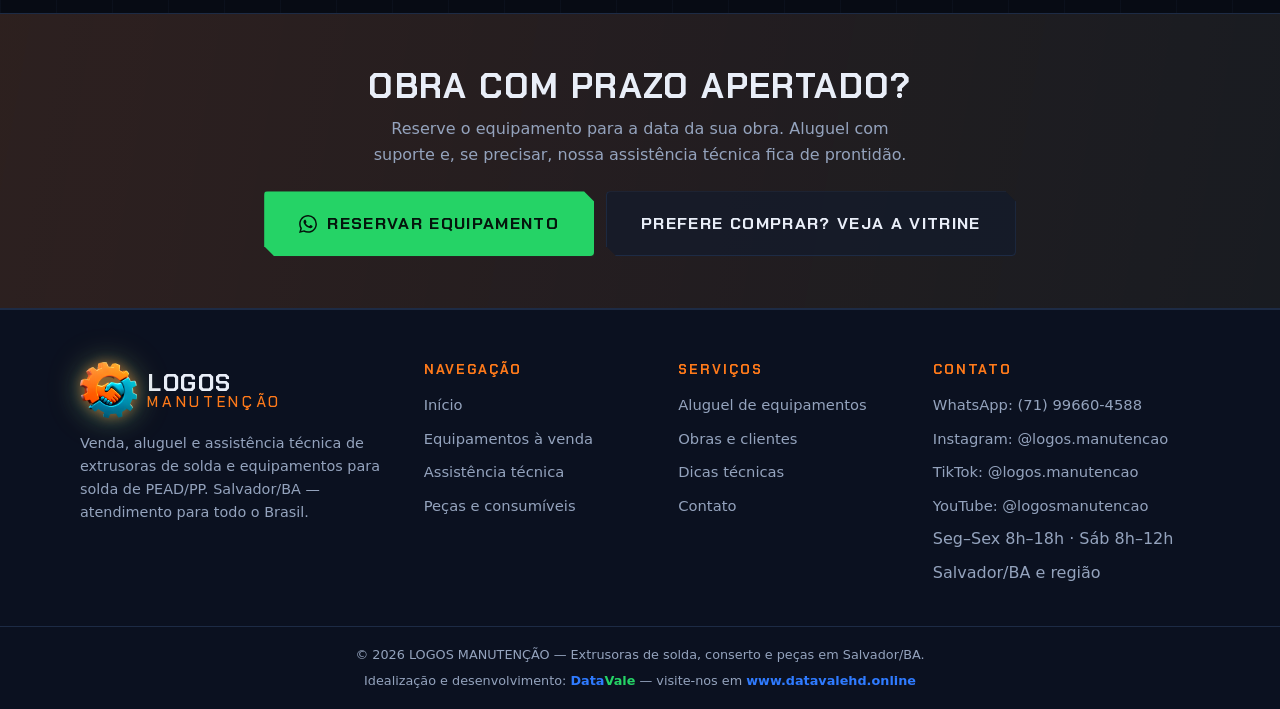
==== commit 3d7b2a6e: "remover ícone do Instagram do topo do menu (mantido no rodapé e na barra flutuante)" ====
--- a/aluguel.html
+++ b/aluguel.html
@@ -32,9 +32,6 @@
       <a href="dicas.html">Dicas</a>
       <a href="contato.html">Contato</a>
     </nav>
-    <a class="btn btn-ghost btn-sm icon-only" href="https://www.instagram.com/logos.manutencao/" target="_blank" rel="noopener" aria-label="Instagram @logos.manutencao">
-      <svg viewBox="0 0 24 24" fill="none" stroke="currentColor" stroke-width="2" stroke-linecap="round" stroke-linejoin="round" aria-hidden="true"><rect x="2" y="2" width="20" height="20" rx="5"/><path d="M16 11.37A4 4 0 1 1 12.63 8 4 4 0 0 1 16 11.37z"/><line x1="17.5" y1="6.5" x2="17.51" y2="6.5"/></svg>
-    </a>
     <a class="btn btn-wa btn-sm" data-wa data-msg="Olá! Vim pelo site da LOGOS MANUTENÇÃO e quero falar com um atendente.">
       <svg width="18" height="18" viewBox="0 0 24 24" aria-hidden="true"><path fill="currentColor" d="M17.472 14.382c-.297-.149-1.758-.867-2.03-.967-.273-.099-.471-.148-.67.15-.197.297-.767.966-.94 1.164-.173.199-.347.223-.644.075-.297-.15-1.255-.463-2.39-1.475-.883-.788-1.48-1.761-1.653-2.059-.173-.297-.018-.458.13-.606.134-.133.298-.347.446-.52.149-.174.198-.298.298-.497.099-.198.05-.371-.025-.52-.075-.149-.669-1.612-.916-2.207-.242-.579-.487-.5-.669-.51-.173-.008-.371-.01-.57-.01-.198 0-.52.074-.792.372-.272.297-1.04 1.016-1.04 2.479 0 1.462 1.065 2.875 1.213 3.074.149.198 2.096 3.2 5.077 4.487.709.306 1.262.489 1.694.625.712.227 1.36.195 1.871.118.571-.085 1.758-.719 2.006-1.413.248-.694.248-1.289.173-1.413-.074-.124-.272-.198-.57-.347m-5.421 7.403h-.004a9.87 9.87 0 01-5.031-1.378l-.361-.214-3.741.982.998-3.648-.235-.374a9.86 9.86 0 01-1.51-5.26c.001-5.45 4.436-9.884 9.888-9.884 2.64 0 5.122 1.03 6.988 2.898a9.825 9.825 0 012.893 6.994c-.003 5.45-4.437 9.884-9.885 9.884m8.413-18.297A11.815 11.815 0 0012.05 0C5.495 0 .16 5.335.157 11.892c0 2.096.547 4.142 1.588 5.945L.057 24l6.305-1.654a11.882 11.882 0 005.683 1.448h.005c6.554 0 11.89-5.335 11.893-11.893a11.821 11.821 0 00-3.48-8.413z"/></svg>
       WhatsApp
